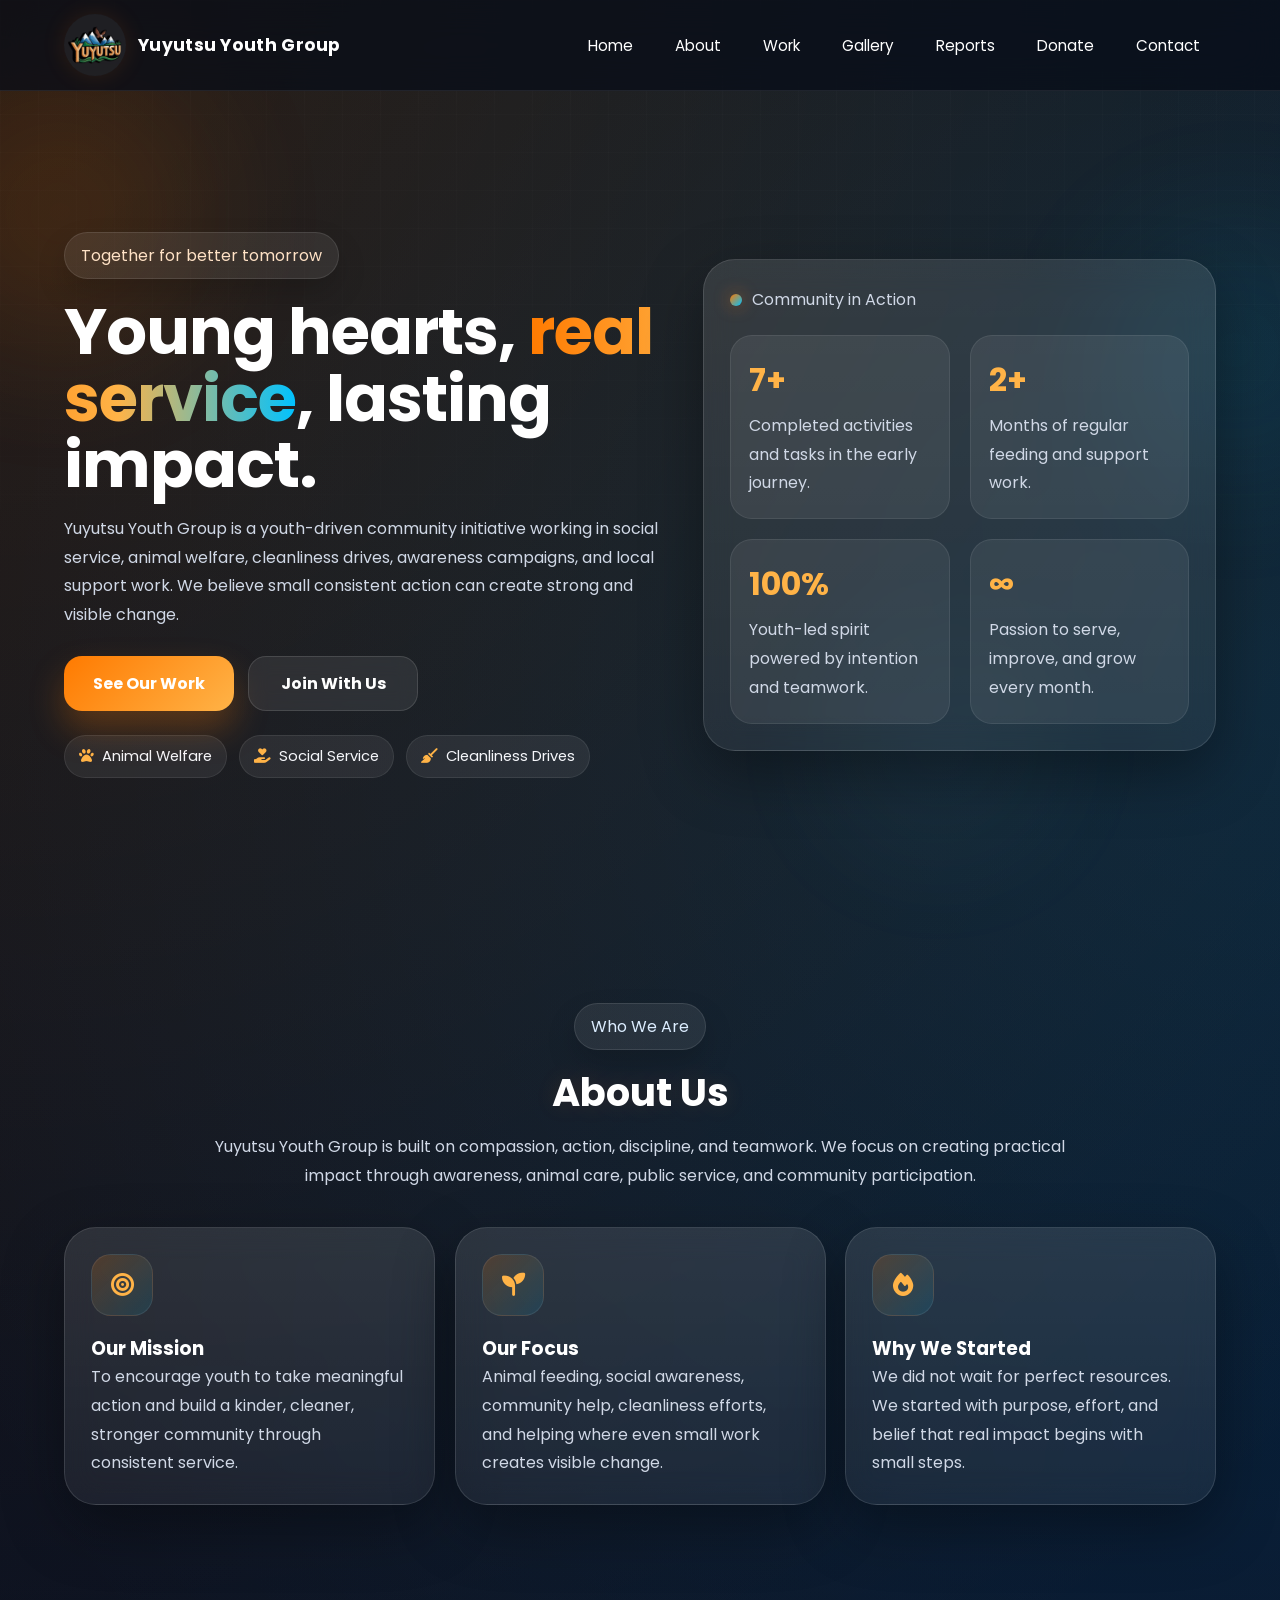
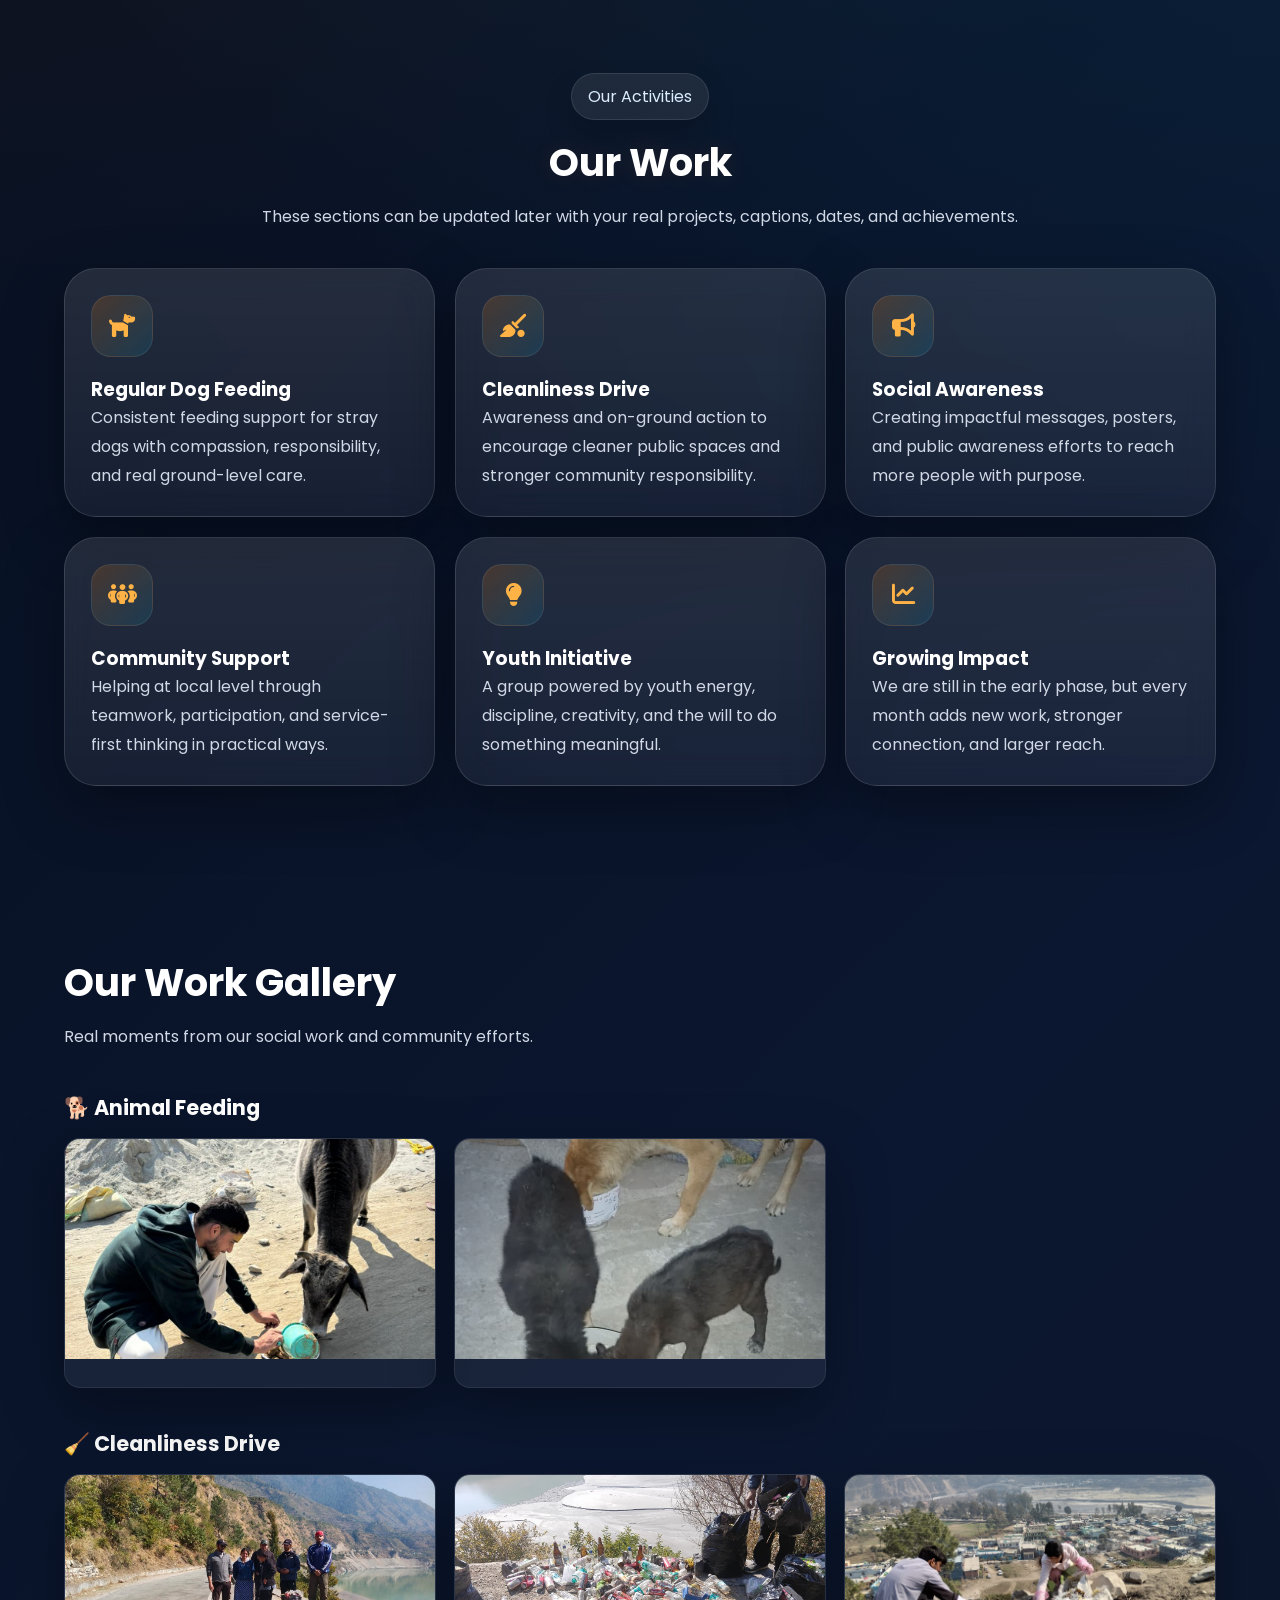
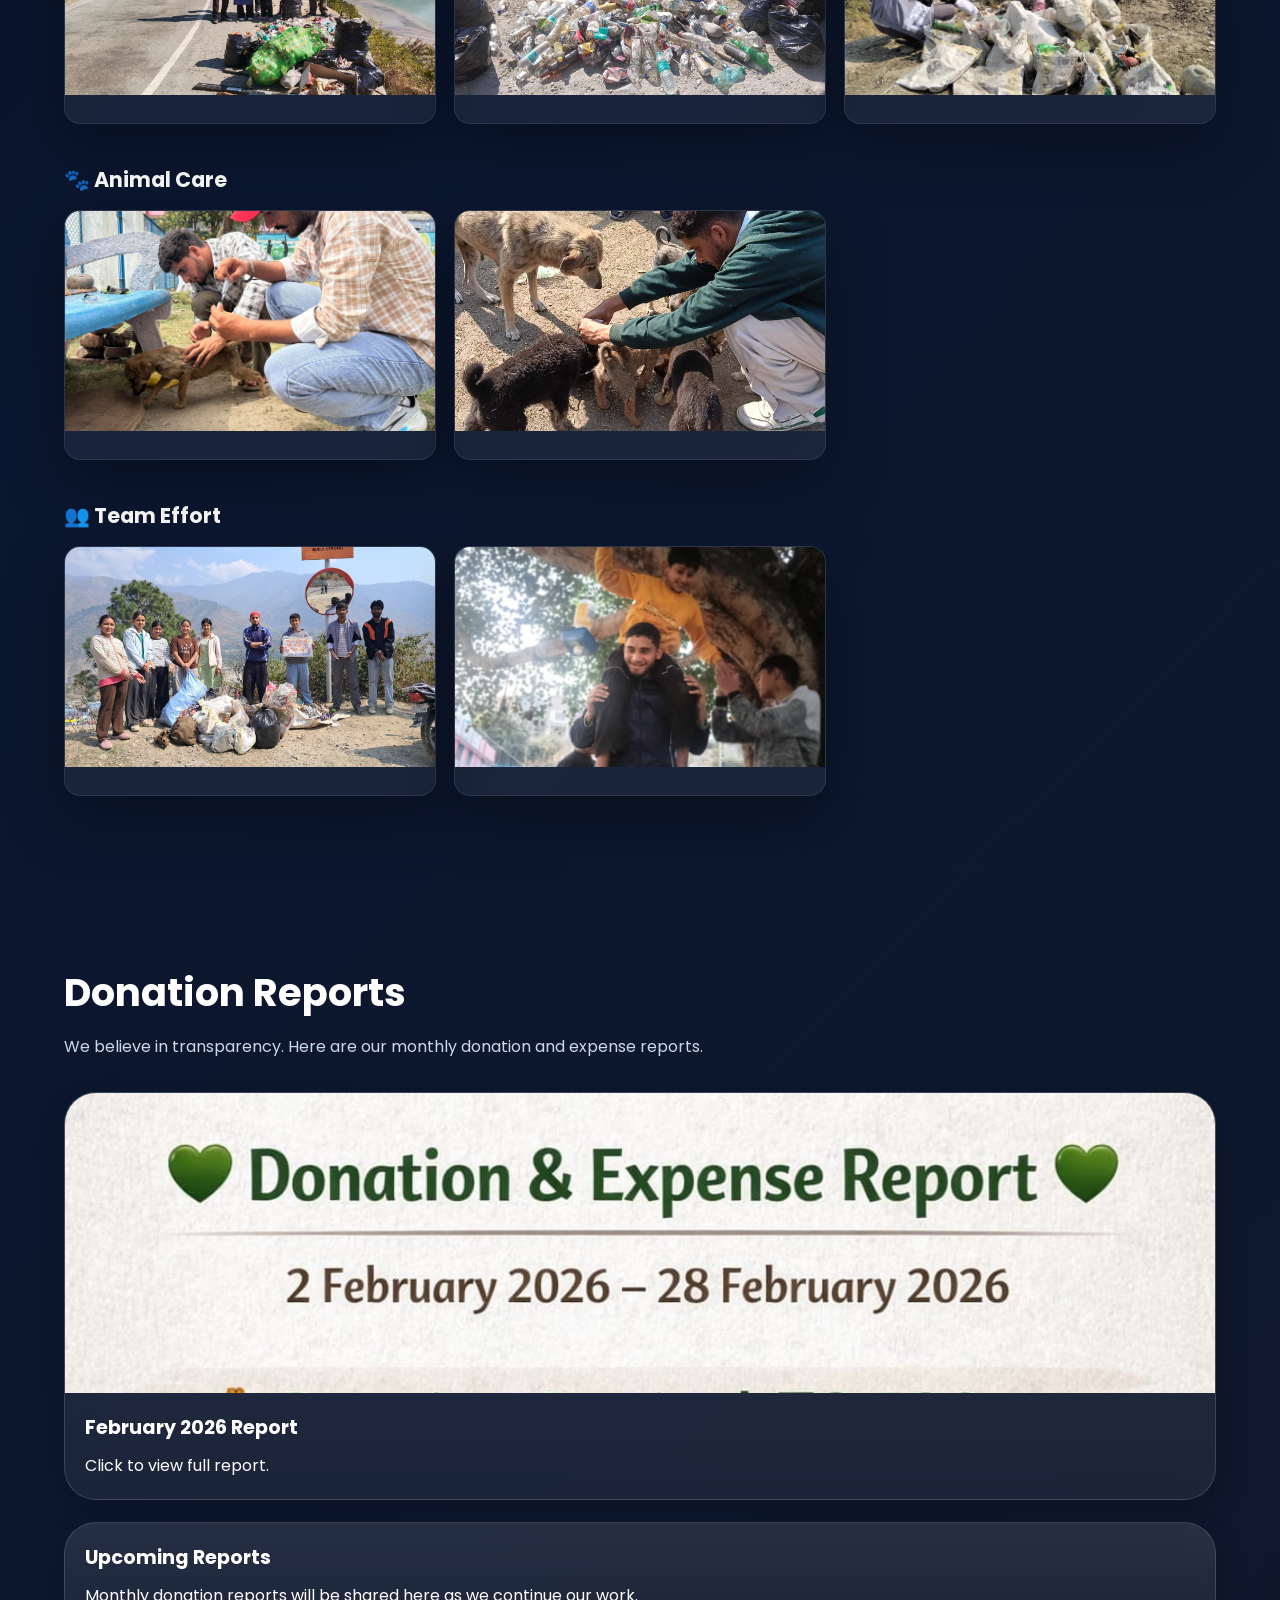
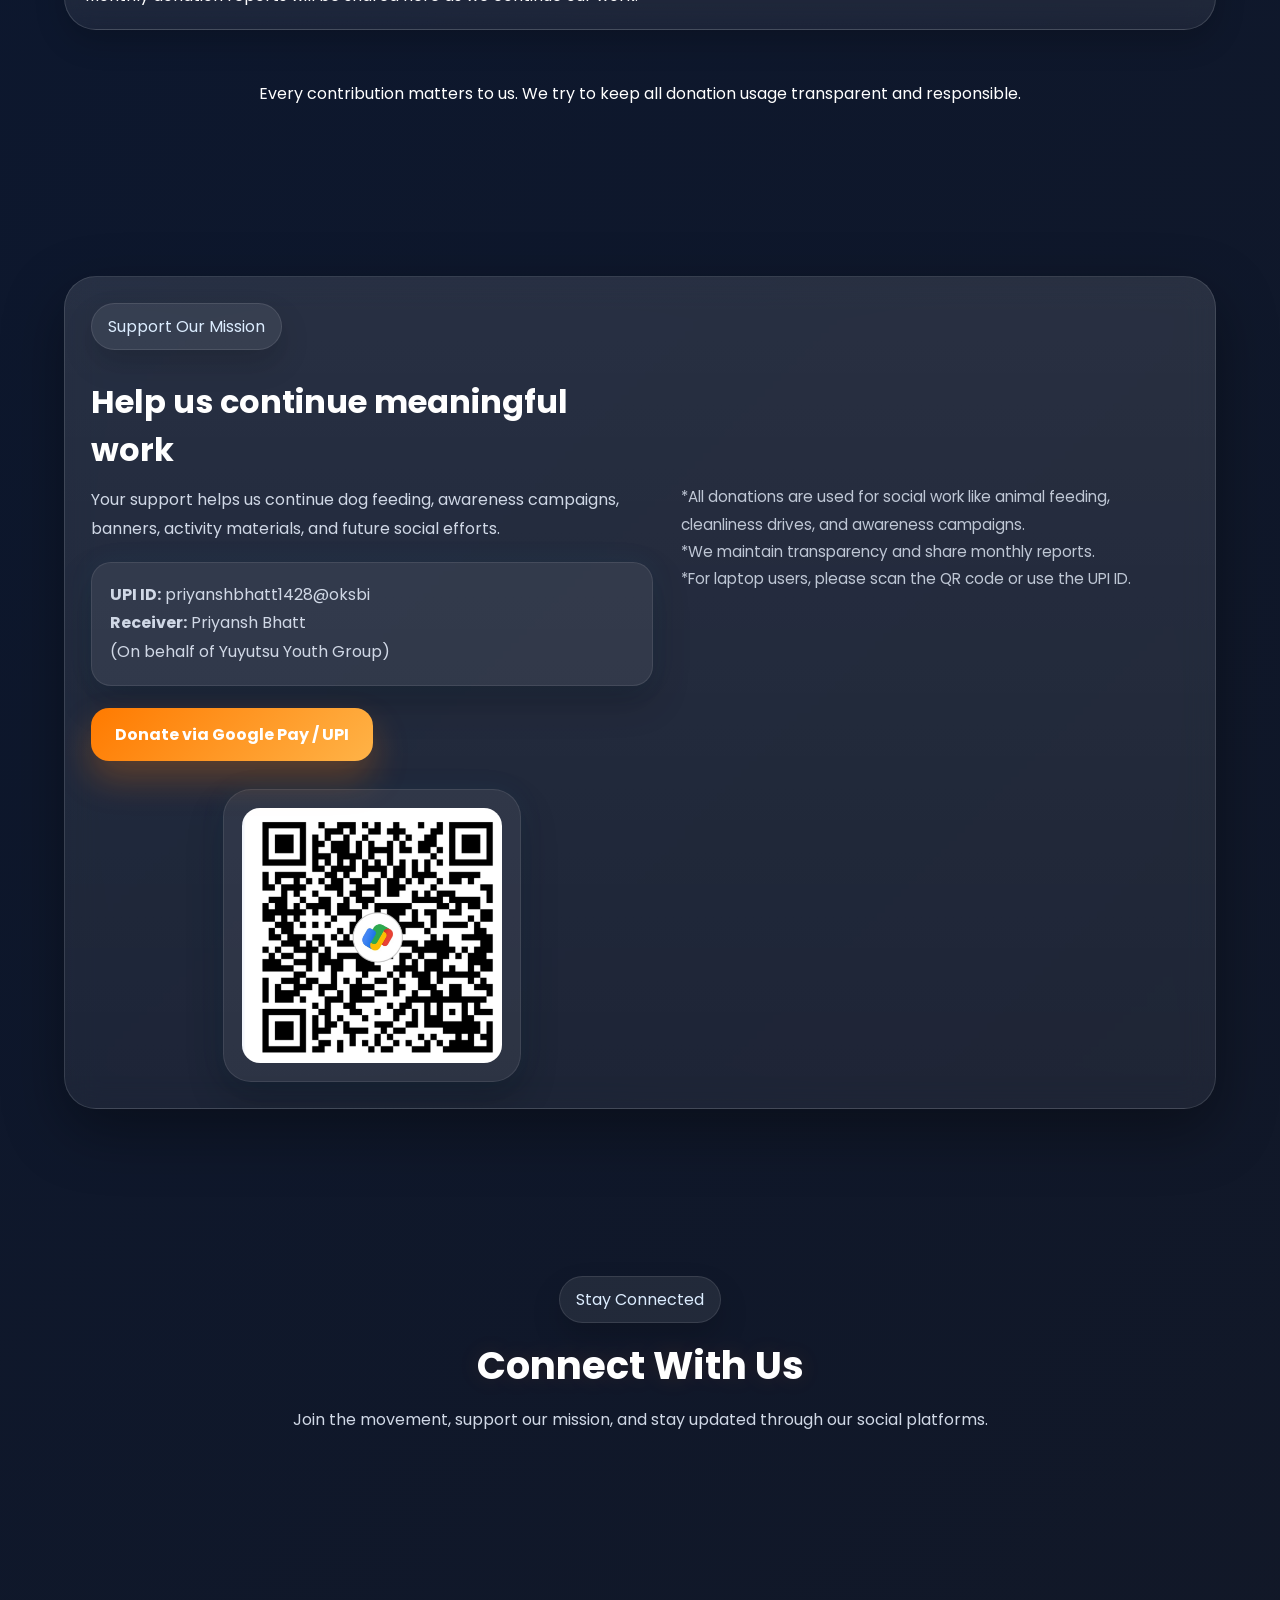
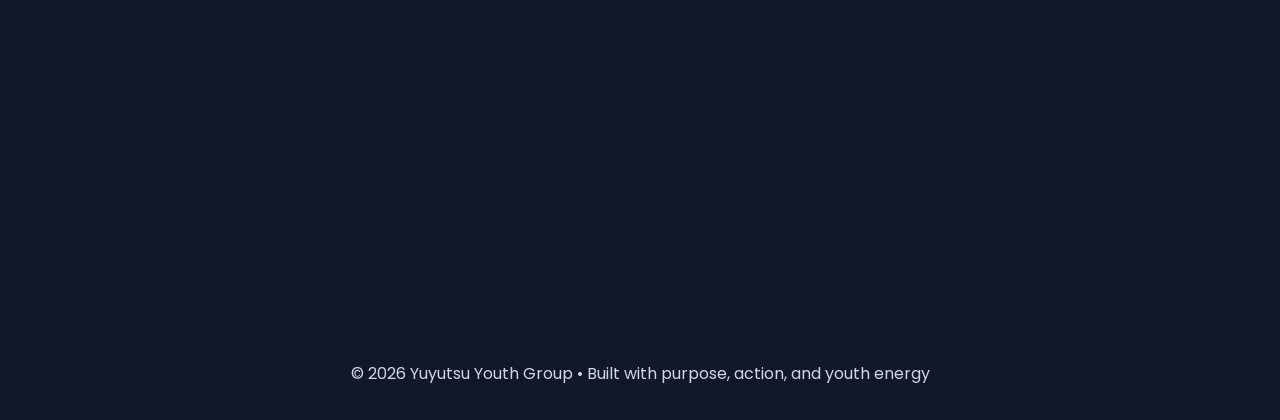
==== index.html @ 0d29dd82 "Fix image source for animal feeding gallery item" ====
<!DOCTYPE html>
<html lang="en">
<head>
  <meta charset="UTF-8">
  <meta name="viewport" content="width=device-width, initial-scale=1.0">
  <title>Yuyutsu Youth Group</title>
  <link rel="preconnect" href="https://fonts.googleapis.com">
  <link rel="preconnect" href="https://fonts.gstatic.com" crossorigin>
  <link href="https://fonts.googleapis.com/css2?family=Poppins:wght@400;500;600;700;800&display=swap" rel="stylesheet">
  <link rel="stylesheet" href="style.css">
  <link rel="stylesheet" href="https://cdnjs.cloudflare.com/ajax/libs/font-awesome/6.5.0/css/all.min.css">
</head>
<body>
  <div class="scroll-progress"></div>

  <div class="loader">
    <div class="loader-ring"></div>
    <img src="images/logo.png" alt="Yuyutsu Logo" class="loader-logo">
  </div>

  <div class="bg-grid"></div>
  <div class="floating-orb orb1"></div>
  <div class="floating-orb orb2"></div>
  <div class="floating-orb orb3"></div>

  <header class="site-header">
    <nav class="navbar">
      <a href="#home" class="logo">
        <img src="images/logo.png" alt="Yuyutsu Youth Group logo">
        <span class="logo-text">Yuyutsu Youth Group</span>
      </a>

      <ul class="nav-links">
        <li><a href="#home">Home</a></li>
        <li><a href="#about">About</a></li>
        <li><a href="#work">Work</a></li>
        <li><a href="#gallery">Gallery</a></li>
        <li><a href="#reports">Reports</a></li>
        <li><a href="#donate">Donate</a></li>
        <li><a href="#contact">Contact</a></li>
      </ul>

      <button class="menu-btn" aria-label="Open menu" aria-expanded="false" aria-controls="mobile-menu">
        <span></span>
        <span></span>
        <span></span>
      </button>
    </nav>

    <div class="mobile-menu" id="mobile-menu">
      <a href="#home">Home</a>
      <a href="#about">About</a>
      <a href="#work">Work</a>
      <a href="#gallery">Gallery</a>
      <a href="#reports">Reports</a>
      <a href="#donate">Donate</a>
      <a href="#contact">Contact</a>
    </div>
  </header>

  <main>
    <section id="home" class="hero">
      <div class="hero-text reveal-first">
        <div class="tag">Together for better tomorrow</div>
        <h1>Young hearts, <span class="highlight">real service</span>, lasting impact.</h1>
        <p>
          Yuyutsu Youth Group is a youth-driven community initiative working in social service,
          animal welfare, cleanliness drives, awareness campaigns, and local support work.
          We believe small consistent action can create strong and visible change.
        </p>

        <div class="hero-buttons">
          <a href="#work" class="btn btn-primary magnetic">See Our Work</a>
          <a href="#contact" class="btn btn-secondary magnetic">Join With Us</a>
        </div>

        <div class="mini-points">
          <div class="mini-point"><i class="fa-solid fa-paw"></i><span>Animal Welfare</span></div>
          <div class="mini-point"><i class="fa-solid fa-hand-holding-heart"></i><span>Social Service</span></div>
          <div class="mini-point"><i class="fa-solid fa-broom"></i><span>Cleanliness Drives</span></div>
        </div>
      </div>

      <div class="hero-visual reveal-first delay-1">
        <div class="hero-card glass-card tilt-card">
          <div class="hero-card-top">
            <span class="pulse-dot"></span>
            <p>Community in Action</p>
          </div>

          <div class="stats">
            <div class="stat-box">
              <h3>7+</h3>
              <p>Completed activities and tasks in the early journey.</p>
            </div>
            <div class="stat-box">
              <h3>2+</h3>
              <p>Months of regular feeding and support work.</p>
            </div>
            <div class="stat-box">
              <h3>100%</h3>
              <p>Youth-led spirit powered by intention and teamwork.</p>
            </div>
            <div class="stat-box">
              <h3>∞</h3>
              <p>Passion to serve, improve, and grow every month.</p>
            </div>
          </div>
        </div>
      </div>
    </section>

    <section id="about" class="section reveal">
      <div class="section-heading">
        <span class="section-badge">Who We Are</span>
        <h2 class="section-title glow-title">About Us</h2>
        <p class="section-subtitle">
          Yuyutsu Youth Group is built on compassion, action, discipline, and teamwork. We focus on creating practical impact through awareness, animal care, public service, and community participation.
        </p>
      </div>

      <div class="about-grid">
        <div class="card glass-card reveal tilt-card">
          <div class="icon-wrap"><i class="fa-solid fa-bullseye"></i></div>
          <h3>Our Mission</h3>
          <p>To encourage youth to take meaningful action and build a kinder, cleaner, stronger community through consistent service.</p>
        </div>
        <div class="card glass-card reveal tilt-card delay-1">
          <div class="icon-wrap"><i class="fa-solid fa-seedling"></i></div>
          <h3>Our Focus</h3>
          <p>Animal feeding, social awareness, community help, cleanliness efforts, and helping where even small work creates visible change.</p>
        </div>
        <div class="card glass-card reveal tilt-card delay-2">
          <div class="icon-wrap"><i class="fa-solid fa-fire"></i></div>
          <h3>Why We Started</h3>
          <p>We did not wait for perfect resources. We started with purpose, effort, and belief that real impact begins with small steps.</p>
        </div>
      </div>
    </section>

    <section id="work" class="section reveal">
      <div class="section-heading">
        <span class="section-badge">Our Activities</span>
        <h2 class="section-title glow-title">Our Work</h2>
        <p class="section-subtitle">These sections can be updated later with your real projects, captions, dates, and achievements.</p>
      </div>

      <div class="work-grid">
        <div class="card work-card glass-card reveal tilt-card">
          <div class="icon-wrap"><i class="fa-solid fa-dog"></i></div>
          <h3>Regular Dog Feeding</h3>
          <p>Consistent feeding support for stray dogs with compassion, responsibility, and real ground-level care.</p>
        </div>
        <div class="card work-card glass-card reveal tilt-card delay-1">
          <div class="icon-wrap"><i class="fa-solid fa-broom-ball"></i></div>
          <h3>Cleanliness Drive</h3>
          <p>Awareness and on-ground action to encourage cleaner public spaces and stronger community responsibility.</p>
        </div>
        <div class="card work-card glass-card reveal tilt-card delay-2">
          <div class="icon-wrap"><i class="fa-solid fa-bullhorn"></i></div>
          <h3>Social Awareness</h3>
          <p>Creating impactful messages, posters, and public awareness efforts to reach more people with purpose.</p>
        </div>
        <div class="card work-card glass-card reveal tilt-card">
          <div class="icon-wrap"><i class="fa-solid fa-people-group"></i></div>
          <h3>Community Support</h3>
          <p>Helping at local level through teamwork, participation, and service-first thinking in practical ways.</p>
        </div>
        <div class="card work-card glass-card reveal tilt-card delay-1">
          <div class="icon-wrap"><i class="fa-solid fa-lightbulb"></i></div>
          <h3>Youth Initiative</h3>
          <p>A group powered by youth energy, discipline, creativity, and the will to do something meaningful.</p>
        </div>
        <div class="card work-card glass-card reveal tilt-card delay-2">
          <div class="icon-wrap"><i class="fa-solid fa-chart-line"></i></div>
          <h3>Growing Impact</h3>
          <p>We are still in the early phase, but every month adds new work, stronger connection, and larger reach.</p>
        </div>
      </div>
    </section>

<!--onclick="openGalleryImage(this.src)"  is used to open image on clicking -->

   <section id="gallery" class="section reveal">
  <h2 class="section-title">Our Work Gallery</h2>
  <p class="section-subtitle">
    Real moments from our social work and community efforts.
  </p>

  <!-- Animal Feeding -->
  <h3 class="gallery-heading">🐕 Animal Feeding</h3>
  <div class="gallery-grid">
    <div class="gallery-item"><img src="images/animalfeeding.jpeg" onclick="openGalleryImage(this.src)" ></div>
    <div class="gallery-item"><img src="images/animalfeedin1.jpeg" onclick="openGalleryImage(this.src)"></div>
  </div>
     

  <!-- Clean Drive -->
  <h3 class="gallery-heading">🧹 Cleanliness Drive</h3>
  <div class="gallery-grid">
    <div class="gallery-item"><img src="images/drive.jpeg"onclick="openGalleryImage(this.src)"></div>
    <div class="gallery-item"><img src="images/drive1.jpeg"onclick="openGalleryImage(this.src)"></div>
    <div class="gallery-item"><img src="images/drive2.jpeg"onclick="openGalleryImage(this.src)"></div>
  </div>

  <!-- Animal Care -->
  <h3 class="gallery-heading">🐾 Animal Care</h3>
  <div class="gallery-grid">
    <div class="gallery-item"><img src="images/animalcare.jpeg"onclick="openGalleryImage(this.src)"></div>
     <div class="gallery-item"><img src="images/animalcare1.jpeg"onclick="openGalleryImage(this.src)"></div>
  </div>

  <!-- Team Effort -->
  <h3 class="gallery-heading">👥 Team Effort</h3>
  <div class="gallery-grid">
    <div class="gallery-item"><img src="images/teameffort.jpeg"></div>
    <div class="gallery-item"><img src="images/teameffort2.jpeg"></div>
  </div>
     

</section>
<div id="galleryModal" class="gallery-modal">
  <span class="gallery-close" onclick="closeGalleryModal()">&times;</span>
  <img class="gallery-modal-img" id="galleryModalImg">
</div>

    <section id="reports" class="section reveal">
  <h2 class="section-title">Donation Reports</h2>
  <p class="section-subtitle">
    We believe in transparency. Here are our monthly donation and expense reports.
  </p>

  <div class="reports-grid">
    <div class="report-card card reveal" onclick="openReportModal('images/fe_repo.jpeg')">
      <div class="report-image-wrap">
        <img src="images/fe_repo.jpeg" alt="February Donation Report" class="report-image">
      </div>
      <div class="report-content">
        <h3>February 2026 Report</h3>
        <p>Click to view full report.</p>
      </div>
  </div>
  

    <div class="report-card card">
      <div class="report-content">
        <h3>Upcoming Reports</h3>
        <p>
          Monthly donation reports will be shared here as we continue our work.
        </p>
      </div>
    </div>



  <p class="reports-note">
    Every contribution matters to us. We try to keep all donation usage transparent and responsible.
  </p>
</section>

<!-- Report Image Modal -->
<div id="reportModal" class="report-modal">
  <span class="report-close" onclick="closeReportModal()">&times;</span>
  <img class="report-modal-img" id="reportModalImg" alt="Full Report">
</div>

    <section id="donate" class="section reveal">
      <div class="card donation-card glass-card tilt-card">
        <div>
          <span class="section-badge">Support Our Mission</span>
          <h3 class="donation-title">Help us continue meaningful work</h3>
          <p>
            Your support helps us continue dog feeding, awareness campaigns, banners, activity materials, and future social efforts.
          </p>
          <div class="upi-box glow-box">
            <p><strong>UPI ID:</strong> priyanshbhatt1428@oksbi</p>
            <p><strong>Receiver:</strong> Priyansh Bhatt</p>
  <p><strong></strong>(On behalf of Yuyutsu Youth Group)</p>


           
          </div>
          <a id="donateBtn" class="btn btn-primary magnetic" href="upi://pay?pa=priyanshbhatt1428@oksbi&pn=Priyansh%20Bhatt&am=20&cu=INR">Donate via Google Pay / UPI</a>
        </div>
        <p class="donation-note">
  *All donations are used for social work like animal feeding, cleanliness drives, and awareness campaigns.<br>
  *We maintain transparency and share monthly reports.<br>
  *For laptop users, please scan the QR code or use the UPI ID.
</p>

        <div class="qr-wrap">
          <div class="qr-frame glow-box">
            <img src="images/qr.jpeg" alt="Donation QR Code" class="qr-image">
          </div>
        </div>
      </div>
    </section>

    <section id="contact" class="section reveal">
      <div class="section-heading">
        <span class="section-badge">Stay Connected</span>
        <h2 class="section-title glow-title">Connect With Us</h2>
        <p class="section-subtitle">Join the movement, support our mission, and stay updated through our social platforms.</p>
      </div>

      <div class="contact-grid">
        <div class="card contact-card glass-card reveal tilt-card">
          <h3>Connect With Us On</h3>
          <div class="social-icons app-style-icons">
            <a href="https://whatsapp.com/channel/0029VbCXh9UC1FuFNYXOGD03" aria-label="WhatsApp" class="magnetic"><i class="fa-brands fa-whatsapp" target="_blank" rel="noopener noreferrer"></i></a>
            <a href="https://youtube.com/@teamyuyutsu?si=zIBkfnfHv4KDEtEe" aria-label="YouTube" class="magnetic"><i class="fa-brands fa-youtube"target="_blank" rel="noopener noreferrer"></i></a>
            <a href="https://www.instagram.com/yuyutsu07?igsh=NWJndWhyOWI0emZ1" aria-label="Instagram" class="magnetic"><i class="fa-brands fa-instagram"target="_blank" rel="noopener noreferrer"></i></a>
            <a href="https://www.facebook.com/share/1C72uiWsm4/" aria-label="Facebook" class="magnetic"><i class="fa-brands fa-facebook-f"target="_blank" rel="noopener noreferrer"></i></a>
          </div>

          <div class="contact-numbers">
            <a href="tel:+917505464265" class="phone-item magnetic">
              <i class="fa-solid fa-phone-volume"></i>
              <span>+91 7505464265</span>
            </a>
            <a href="tel:+918533843099" class="phone-item magnetic">
              <i class="fa-solid fa-phone-volume"></i>
              <span>+91 8533843099</span>
            </a>
          </div>
        </div>

        <div class="card glass-card reveal tilt-card delay-1">
          <h3>Join Our Mission</h3>
          <p>Want to volunteer, support animal feeding, join awareness drives, or become part of future activities? Reach out and grow with Yuyutsu Youth Group.</p>
          <div class="join-points">
            <div><i class="fa-solid fa-check"></i><span>Volunteer in events</span></div>
            <div><i class="fa-solid fa-check"></i><span>Support campaigns</span></div>
            <div><i class="fa-solid fa-check"></i><span>Share our work</span></div>
          </div>
        </div>
      </div>
    </section>
  </main>

  <footer class="footer">
    <p>© 2026 Yuyutsu Youth Group • Built with purpose, action, and youth energy</p>
  </footer>

  <script src="script.js"></script>
</body>
</html>
---- style.css ----
:root {
  --bg-1: #050b16;
  --bg-2: #0b1730;
  --bg-3: #121827;
  --white: #ffffff;
  --text-soft: #d0d8e6;
  --border: rgba(255, 255, 255, 0.12);
  --border-strong: rgba(255, 255, 255, 0.18);
  --glass: rgba(255, 255, 255, 0.08);
  --glass-strong: rgba(255, 255, 255, 0.12);
  --orange: #ff7a00;
  --orange-soft: #ffb347;
  --blue: #00c2ff;
  --blue-soft: #76ddff;
  --shadow-dark: 0 22px 60px rgba(0, 0, 0, 0.35);
  --shadow-glow: 0 0 40px rgba(255, 122, 0, 0.14);
  --radius-xl: 32px;
  --radius-lg: 24px;
  --radius-md: 18px;
  --max-width: 1200px;
}

* {
  margin: 0;
  padding: 0;
  box-sizing: border-box;
}

html {
  scroll-behavior: smooth;
}

body {
  font-family: "Poppins", sans-serif;
  color: var(--white);
  background:
    radial-gradient(circle at top left, rgba(255, 122, 0, 0.15), transparent 28%),
    radial-gradient(circle at 100% 10%, rgba(0, 194, 255, 0.12), transparent 24%),
    linear-gradient(135deg, var(--bg-1), var(--bg-2) 45%, var(--bg-3));
  overflow-x: hidden;
  min-height: 100vh;
}

.bg-grid {
  position: fixed;
  inset: 0;
  background:
    linear-gradient(rgba(255,255,255,0.03) 1px, transparent 1px),
    linear-gradient(90deg, rgba(255,255,255,0.03) 1px, transparent 1px);
  background-size: 38px 38px;
  mask-image: linear-gradient(to bottom, rgba(0,0,0,0.5), transparent 90%);
  pointer-events: none;
  z-index: -5;
}

.scroll-progress {
  position: fixed;
  left: 0;
  top: 0;
  height: 4px;
  width: 0%;
  background: linear-gradient(90deg, var(--orange), var(--orange-soft), var(--blue));
  box-shadow: 0 0 18px rgba(255, 122, 0, 0.45);
  z-index: 5000;
}

.loader {
  position: fixed;
  inset: 0;
  display: flex;
  align-items: center;
  justify-content: center;
  background:
    radial-gradient(circle, rgba(255, 122, 0, 0.14), transparent 26%),
    linear-gradient(135deg, #040913, #091426 48%, #08111f);
  z-index: 6000;
  transition: opacity 0.8s ease, visibility 0.8s ease;
}

.loader.hidden {
  opacity: 0;
  visibility: hidden;
  pointer-events: none;
}

.loader-ring {
  position: absolute;
  width: min(360px, 72vw);
  height: min(360px, 72vw);
  border-radius: 50%;
  border: 1px solid rgba(255,255,255,0.08);
  box-shadow: 0 0 50px rgba(255, 122, 0, 0.08), inset 0 0 40px rgba(0, 194, 255, 0.08);
  animation: spin 8s linear infinite;
}

.loader-logo {
  width: min(220px, 48vw);
  filter: drop-shadow(0 0 30px rgba(255, 140, 0, 0.35));
  animation: loaderPulse 1.9s ease-in-out infinite alternate;
}

.floating-orb {
  position: fixed;
  border-radius: 50%;
  filter: blur(75px);
  opacity: 0.3;
  z-index: -4;
  animation: drift 14s ease-in-out infinite alternate;
}

.orb1 {
  width: 280px;
  height: 280px;
  top: 8%;
  left: -80px;
  background: rgba(255, 122, 0, 0.42);
}

.orb2 {
  width: 250px;
  height: 250px;
  right: -80px;
  top: 25%;
  background: rgba(0, 194, 255, 0.3);
  animation-delay: 2s;
}

.orb3 {
  width: 220px;
  height: 220px;
  right: 18%;
  bottom: 5%;
  background: rgba(118, 221, 255, 0.18);
  animation-delay: 4s;
}

.site-header {
  position: sticky;
  top: 0;
  z-index: 1200;
  background: rgba(6, 12, 24, 0.62);
  backdrop-filter: blur(18px);
  border-bottom: 1px solid rgba(255,255,255,0.08);
}

.navbar {
  max-width: var(--max-width);
  margin: 0 auto;
  padding: 14px 24px;
  display: flex;
  align-items: center;
  justify-content: space-between;
  gap: 18px;
}

.logo {
  display: flex;
  align-items: center;
  gap: 12px;
  text-decoration: none;
  color: var(--white);
}

.logo img {
  width: 62px;
  height: 62px;
  object-fit: contain;
  border-radius: 50%;
  padding: 4px;
  background: rgba(255,255,255,0.06);
  box-shadow: 0 0 25px rgba(255, 122, 0, 0.12);
  transition: transform 0.35s ease, box-shadow 0.35s ease;
}

.logo:hover img {
  transform: scale(1.08) rotate(3deg);
  box-shadow: 0 0 28px rgba(255, 122, 0, 0.2);
}

.logo-text {
  font-size: 1.08rem;
  font-weight: 700;
  letter-spacing: 0.3px;
}

.nav-links {
  list-style: none;
  display: flex;
  align-items: center;
  gap: 10px;
}

.nav-links a {
  color: var(--white);
  text-decoration: none;
  font-size: 0.95rem;
  padding: 10px 16px;
  border-radius: 999px;
  transition: 0.3s ease;
}

.nav-links a:hover {
  background: rgba(255,255,255,0.08);
  transform: translateY(-2px);
  color: #fff;
}

.menu-btn {
  display: none;
  width: 48px;
  height: 48px;
  border-radius: 16px;
  border: 1px solid rgba(255,255,255,0.12);
  background: rgba(255,255,255,0.07);
  cursor: pointer;
  align-items: center;
  justify-content: center;
  flex-direction: column;
  gap: 5px;
  transition: 0.3s ease;
}

.menu-btn:hover {
  background: rgba(255,255,255,0.12);
}

.menu-btn span {
  width: 22px;
  height: 2.5px;
  border-radius: 999px;
  background: white;
  transition: 0.3s ease;
}

.menu-btn.active span:nth-child(1) {
  transform: translateY(7px) rotate(45deg);
}

.menu-btn.active span:nth-child(2) {
  opacity: 0;
}

.menu-btn.active span:nth-child(3) {
  transform: translateY(-8px) rotate(-45deg);
}

.mobile-menu {
  display: none;
  max-width: var(--max-width);
  margin: 0 auto;
  padding: 0 18px 18px;
}

.mobile-menu.active {
  display: block;
  animation: popDown 0.35s ease;
}

.mobile-menu a {
  display: block;
  text-decoration: none;
  color: white;
  margin-top: 10px;
  padding: 14px 16px;
  border-radius: 16px;
  background: rgba(255,255,255,0.08);
  border: 1px solid rgba(255,255,255,0.08);
  transition: 0.3s ease;
}

.mobile-menu a:hover {
  transform: translateX(4px);
  background: rgba(255,255,255,0.12);
}

.hero,
.section {
  max-width: var(--max-width);
  margin: 0 auto;
  padding: 84px 24px;
}

.hero {
  min-height: 92vh;
  display: grid;
  grid-template-columns: 1.08fr 0.92fr;
  gap: 36px;
  align-items: center;
}

.tag,
.section-badge {
  display: inline-flex;
  align-items: center;
  gap: 8px;
  padding: 10px 16px;
  border-radius: 999px;
  background: rgba(255,255,255,0.08);
  border: 1px solid rgba(255,255,255,0.1);
  box-shadow: 0 14px 30px rgba(0,0,0,0.16);
}

.tag {
  color: #ffe2c6;
  margin-bottom: 20px;
}

.section-badge {
  color: #dcedff;
  margin-bottom: 14px;
}

.hero h1 {
  font-size: clamp(2.7rem, 5vw, 5rem);
  line-height: 1.04;
  letter-spacing: -1px;
  margin-bottom: 16px;
}

.highlight {
  background: linear-gradient(90deg, var(--orange), var(--orange-soft), var(--blue));
  -webkit-background-clip: text;
  -webkit-text-fill-color: transparent;
}

.hero p,
.section-subtitle,
.card p,
.phone-item span,
.join-points span {
  color: var(--text-soft);
  line-height: 1.8;
}

.hero-buttons {
  display: flex;
  gap: 14px;
  flex-wrap: wrap;
  margin-top: 26px;
}

.btn {
  position: relative;
  overflow: hidden;
  text-decoration: none;
  color: #fff;
  padding: 14px 24px;
  border-radius: 18px;
  min-width: 170px;
  display: inline-flex;
  align-items: center;
  justify-content: center;
  font-weight: 700;
  transition: transform 0.35s ease, box-shadow 0.35s ease, background 0.35s ease;
}


.btn-primary {
  background: linear-gradient(135deg, var(--orange), var(--orange-soft));
  box-shadow: 0 18px 35px rgba(255, 122, 0, 0.28);
}

.btn-primary:hover {
  transform: translateY(-4px);
  box-shadow: 0 22px 45px rgba(255, 122, 0, 0.34);
}

.btn-secondary {
  background: rgba(255,255,255,0.08);
  border: 1px solid rgba(255,255,255,0.12);
  backdrop-filter: blur(10px);
}

.btn-secondary:hover {
  transform: translateY(-4px);
  background: rgba(255,255,255,0.12);
}

.mini-points {
  display: flex;
  flex-wrap: wrap;
  gap: 12px;
  margin-top: 24px;
}

.mini-point {
  display: inline-flex;
  align-items: center;
  gap: 8px;
  padding: 10px 14px;
  border-radius: 999px;
  background: rgba(255,255,255,0.07);
  border: 1px solid rgba(255,255,255,0.08);
  color: #f6f7fb;
  font-size: 0.92rem;
}

.mini-point i,
.icon-wrap i,
.join-points i {
  color: var(--orange-soft);
}

.hero-visual {
  perspective: 1000px;
}

.glass-card,
.card {
  position: relative;
  overflow: hidden;
  background: linear-gradient(180deg, rgba(255,255,255,0.11), rgba(255,255,255,0.06));
  border: 1px solid var(--border);
  backdrop-filter: blur(16px);
  box-shadow: var(--shadow-dark);
  border-radius: var(--radius-xl);
}

.glass-card::before,
.card::before {
  content: "";
  position: absolute;
  inset: 0;
  background: linear-gradient(135deg, rgba(255,255,255,0.12), transparent 32%, transparent 68%, rgba(255,255,255,0.05));
  opacity: 0;
  transition: opacity 0.4s ease;
  pointer-events: none;
}

.glass-card:hover::before,
.card:hover::before {
  opacity: 1;
}

.card,
.hero-card {
  padding: 26px;
  transition: transform 0.4s ease, box-shadow 0.4s ease, border-color 0.4s ease;
}

.card:hover,
.hero-card:hover {
  border-color: var(--border-strong);
  box-shadow: var(--shadow-dark), var(--shadow-glow);
}

.hero-card-top {
  display: flex;
  align-items: center;
  gap: 10px;
  margin-bottom: 20px;
  color: #dbeeff;
}

.pulse-dot {
  width: 12px;
  height: 12px;
  border-radius: 50%;
  background: linear-gradient(135deg, var(--orange), var(--blue));
  box-shadow: 0 0 18px rgba(255, 122, 0, 0.48);
  animation: pulse 1.8s ease-in-out infinite;
}

.stats,
.about-grid,
.work-grid,
.gallery-grid,
.contact-grid {
  display: grid;
  gap: 20px;
}

.stats {
  grid-template-columns: repeat(2, 1fr);
}

.about-grid,
.work-grid {
  grid-template-columns: repeat(3, 1fr);
}

.contact-grid {
  grid-template-columns: repeat(2, 1fr);
}

.stat-box {
  padding: 20px 18px;
  border-radius: 22px;
  background: rgba(255,255,255,0.07);
  border: 1px solid rgba(255,255,255,0.08);
  transition: transform 0.35s ease, background 0.35s ease;
}

.stat-box:hover {
  transform: translateY(-6px) scale(1.02);
  background: rgba(255,255,255,0.1);
}

.stat-box h3 {
  font-size: 2rem;
  color: var(--orange-soft);
  margin-bottom: 8px;
}

.section-heading {
  text-align: center;
  max-width: 850px;
  margin: 0 auto 36px;
}

.section-title {
  font-size: clamp(2rem, 3vw, 3.2rem);
  margin-bottom: 12px;
}

.glow-title {
  text-shadow: 0 0 22px rgba(255, 122, 0, 0.12);
}

.icon-wrap {
  width: 62px;
  height: 62px;
  border-radius: 20px;
  display: flex;
  align-items: center;
  justify-content: center;
  background: linear-gradient(135deg, rgba(255, 122, 0, 0.18), rgba(0, 194, 255, 0.12));
  border: 1px solid rgba(255,255,255,0.08);
  margin-bottom: 18px;
  font-size: 1.45rem;
}

.work-card:hover {
  transform: translateY(-10px) rotate(-1deg);
}

.gallery-grid {
  grid-template-columns: repeat(4, 1fr);
}

.gallery-item {
  position: relative;
  overflow: hidden;
  min-height: 250px;
  border-radius: 24px;
  background: rgba(255,255,255,0.06);
  border: 1px solid rgba(255,255,255,0.08);
  box-shadow: var(--shadow-dark);
  transition: transform 0.4s ease, box-shadow 0.4s ease;
}

.gallery-item img {
  width: 100%;
  height: 250px;
  object-fit: cover;
  display: block;
  transition: transform 0.55s ease, filter 0.4s ease;
}

.gallery-overlay {
  position: absolute;
  left: 14px;
  right: 14px;
  bottom: 14px;
  padding: 12px 14px;
  border-radius: 16px;
  background: rgba(8, 12, 24, 0.62);
  backdrop-filter: blur(10px);
  border: 1px solid rgba(255,255,255,0.08);
  transform: translateY(14px);
  opacity: 0;
  transition: 0.35s ease;
}

.gallery-overlay span {
  font-weight: 600;
}

.gallery-item:hover {
  transform: translateY(-8px);
  box-shadow: var(--shadow-dark), var(--shadow-glow);
}

.gallery-item:hover img {
  transform: scale(1.1);
  filter: brightness(1.08);
}

.gallery-item:hover .gallery-overlay {
  transform: translateY(0);
  opacity: 1;
}

.donation-card {
  display: grid;
  grid-template-columns: 1.05fr 0.95fr;
  gap: 28px;
  align-items: center;
}

.donation-title {
  font-size: 2rem;
  margin: 14px 0 12px;
}

.upi-box,
.glow-box {
  background: rgba(255,255,255,0.07);
  border: 1px solid rgba(255,255,255,0.09);
  box-shadow: 0 16px 36px rgba(0,0,0,0.22), 0 0 28px rgba(0, 194, 255, 0.06);
}

.upi-box {
  padding: 18px;
  border-radius: 20px;
  margin: 18px 0 22px;
}

.qr-wrap {
  display: flex;
  align-items: center;
  justify-content: center;
}

.qr-frame {
  padding: 18px;
  border-radius: 28px;
}

.qr-image {
  width: 100%;
  max-width: 260px;
  display: block;
  border-radius: 18px;
  transition: transform 0.35s ease;
}

.qr-frame:hover .qr-image {
  transform: scale(1.04);
}

.social-icons {
  display: flex;
  flex-wrap: wrap;
  gap: 14px;
  margin: 22px 0;
}

.app-style-icons a {
  width: 60px;
  height: 60px;
  display: flex;
  align-items: center;
  justify-content: center;
  border-radius: 20px;
  color: #fff;
  text-decoration: none;
  font-size: 1.4rem;
  background: rgba(255,255,255,0.08);
  border: 1px solid rgba(255,255,255,0.12);
  box-shadow: 0 12px 28px rgba(0,0,0,0.18);
  transition: 0.35s ease;
}

.app-style-icons a:hover {
  transform: translateY(-8px) scale(1.08);
  background: linear-gradient(135deg, rgba(255,122,0,0.2), rgba(0,194,255,0.2));
}

.contact-numbers {
  display: flex;
  flex-direction: column;
  gap: 12px;
}

.phone-item {
  display: flex;
  align-items: center;
  gap: 12px;
  padding: 14px 16px;
  border-radius: 18px;
  background: rgba(255,255,255,0.08);
  border: 1px solid rgba(255,255,255,0.1);
  text-decoration: none;
  color: #fff;
  transition: 0.35s ease;
}

.phone-item:hover {
  transform: translateX(6px);
  background: rgba(255,255,255,0.12);
}

.join-points {
  display: flex;
  flex-direction: column;
  gap: 12px;
  margin-top: 20px;
}

.join-points div {
  display: flex;
  align-items: center;
  gap: 10px;
  padding: 12px 14px;
  border-radius: 16px;
  background: rgba(255,255,255,0.06);
  border: 1px solid rgba(255,255,255,0.08);
}

.footer {
  padding: 28px 16px 34px;
  text-align: center;
  color: var(--text-soft);
}

.reveal,
.reveal-first {
  opacity: 0;
  transform: translateY(44px) scale(0.97);
  transition: opacity 0.9s ease, transform 0.9s ease;
}

.reveal.active,
.reveal-first.active {
  opacity: 1;
  transform: translateY(0) scale(1);
}

.delay-1 {
  transition-delay: 0.15s;
}

.delay-2 {
  transition-delay: 0.28s;
}

.tilt-card {
  transform-style: preserve-3d;
  will-change: transform;
}

@keyframes loaderPulse {
  from {
    transform: scale(0.94);
    opacity: 0.86;
  }
  to {
    transform: scale(1.05);
    opacity: 1;
  }
}

@keyframes spin {
  from { transform: rotate(0deg); }
  to { transform: rotate(360deg); }
}

@keyframes drift {
  from { transform: translateY(0) translateX(0) scale(1); }
  to { transform: translateY(-22px) translateX(16px) scale(1.08); }
}

@keyframes pulse {
  0%, 100% { transform: scale(1); box-shadow: 0 0 0 0 rgba(255, 122, 0, 0.4); }
  50% { transform: scale(1.18); box-shadow: 0 0 0 8px rgba(255, 122, 0, 0); }
}

@keyframes popDown {
  from {
    opacity: 0;
    transform: translateY(-10px) scale(0.98);
  }
  to {
    opacity: 1;
    transform: translateY(0) scale(1);
  }
}

@media (max-width: 1024px) {
  .hero,
  .about-grid,
  .work-grid,
  .contact-grid,
  .donation-card {
    grid-template-columns: 1fr;
  }

  .gallery-grid {
    grid-template-columns: repeat(2, 1fr);
  }

  .nav-links {
    display: none;
  }

  .menu-btn {
    display: flex;
    margin-left: auto;
  }

  .hero {
    min-height: auto;
    padding-top: 64px;
  }
}

@media (max-width: 768px) {
  .reveal,
  .reveal-first {
    transform: translateY(28px) scale(0.985);
    transition: opacity 0.65s ease, transform 0.65s ease;
  }

  .card:hover,
  .hero-card:hover,
  .gallery-item:hover,
  .work-card:hover,
  .phone-item:hover,
  .app-style-icons a:hover {
    transform: none;
  }

  .tilt-card {
    transform: none !important;
  }
}

@media (max-width: 640px) {
  .navbar {
    padding: 12px 16px;
  }

  .logo img {
    width: 50px;
    height: 50px;
  }

  .logo-text {
    font-size: 0.92rem;
  }

  .hero,
  .section {
    padding: 60px 16px;
  }

  .hero h1 {
    font-size: 2.3rem;
  }

  .hero-buttons {
    flex-direction: column;
  }

  .btn {
    width: 100%;
  }

  .stats,
  .gallery-grid {
    grid-template-columns: 1fr;
  }

  .gallery-item img {
    height: 220px;
  }

  .section-heading {
    text-align: left;
  }
}
.donation-note {
  margin-top: 12px;
  font-size: 0.95rem;
  color: #cfd6e4;
  line-height: 1.6;
  opacity: 0.9;
}

.reports-grid {
  display: grid;
  grid-template-columns: 1fr;
  gap: 0;
  margin-top: 30px;
}

.report-card {
  padding: 0;
  overflow: hidden;
  cursor: pointer;
  margin-bottom: 20px;
  border: 1px solid rgba(255,255,255,0.14);
  box-shadow: 0 12px 30px rgba(0,0,0,0.18);
}

.report-card:last-child {
  margin-bottom: 0;
}

.report-image-wrap {
  width: 100%;
  overflow: hidden;
}

.report-image {
  width: 100%;
  height: 300px;
  object-fit: cover;
  display: block;
  transition: transform 0.5s ease;
}

.report-card:hover .report-image {
  transform: scale(1.06);
}

.report-content {
  padding: 20px;
}

.report-content h3 {
  margin-bottom: 10px;
  font-size: 1.2rem;
}

.report-content p {
  color: var(--muted);
  line-height: 1.7;
}

.reports-note {
  margin-top: 28px;
  text-align: center;
  color: var(--muted);
  font-size: 1rem;
  line-height: 1.7;
}

@media (max-width: 1024px) {
  .reports-grid {
    grid-template-columns: repeat(2, 1fr);
  }
}

@media (max-width: 640px) {
  .reports-grid {
    grid-template-columns: 1fr;
  }

  .report-image {
    height: 240px;
  }
}
.gallery-heading {
  margin: 40px 0 15px;
  font-size: 1.3rem;
  color: white;
}

.gallery-grid {
  display: grid;
  grid-template-columns: repeat(3, 1fr);
  gap: 18px;
}

.gallery-item {
  border-radius: 16px;
  overflow: hidden;
}

.gallery-item img {
  width: 100%;
  height: 220px;
  object-fit: cover;
  transition: 0.4s;
}

.gallery-item:hover img {
  transform: scale(1.08);
}

@media (max-width: 768px) {
  .gallery-grid {
    grid-template-columns: repeat(2, 1fr);
  }
}

@media (max-width: 480px) {
  .gallery-grid {
    grid-template-columns: 1fr;
  }
}



.report-card {
  padding: 0;
  overflow: hidden;
  cursor: pointer;
}

.report-image-wrap {
  width: 100%;
  overflow: hidden;
  background: rgba(255,255,255,0.04);
}

.report-image {
  width: 100%;
  height: 300px;
  object-fit: cover;
  display: block;
  transition: transform 0.4s ease;
}

.report-card:hover .report-image {
  transform: scale(1.03);
}

.report-content {
  padding: 20px;
}

.report-content h3 {
  margin-bottom: 10px;
  font-size: 1.2rem;
}

.report-content p {
  color: var(--muted);
  line-height: 1.7;
}

.reports-note {
  margin-top: 28px;
  text-align: center;
  color: var(--muted);
  font-size: 1rem;
  line-height: 1.7;
}

/* Modal */
.report-modal {
  display: none;
  position: fixed;
  z-index: 5000;
  inset: 0;
  background: rgba(250, 243, 243, 0.9);
  justify-content: center;
}

.report-modal.show {
  display: flex;
}

.report-modal-img {
  max-width: 95%;
  max-height: 90vh;
  width: auto;
  height: auto;
  object-fit: contain;
  border-radius: 12px;
  background: rgb(250, 249, 249);
}

.report-close {
  position: absolute;
  top: 18px;
  right: 24px;
  font-size: 42px;
  color: rgb(248, 243, 243);
  cursor: pointer;
  line-height: 1;
}

@media (max-width: 1024px) {
  .reports-grid {
    grid-template-columns: repeat(2, 1fr);
  }
}

@media (max-width: 640px) {
  .reports-grid {
    grid-template-columns: 1fr;
  }

  .report-image {
    height: 260px;
  }

  .report-close {
    top: 12px;
    right: 18px;
    font-size: 36px;
  }
}
#reports .reports-grid {
  display: flex !important;
  flex-direction: column !important;
  gap: 22px !important;
}

#reports .reports-grid .report-card {
  margin: 0 !important;
  width: 100% !important;
}/* Gallery Modal */
.gallery-modal {
  display: none;
  position: fixed;
  z-index: 5000;
  inset: 0;
  background: rgba(0, 0, 0, 0.9);
  justify-content: center;
  align-items: center;
  padding: 20px;
}

.gallery-modal.show {
  display: flex;
}

.gallery-modal-img {
  max-width: 95%;
  max-height: 90vh;
  object-fit: contain;
  border-radius: 12px;
}

.gallery-close {
  position: absolute;
  top: 20px;
  right: 25px;
  font-size: 40px;
  color: white;
  cursor: pointer;
}
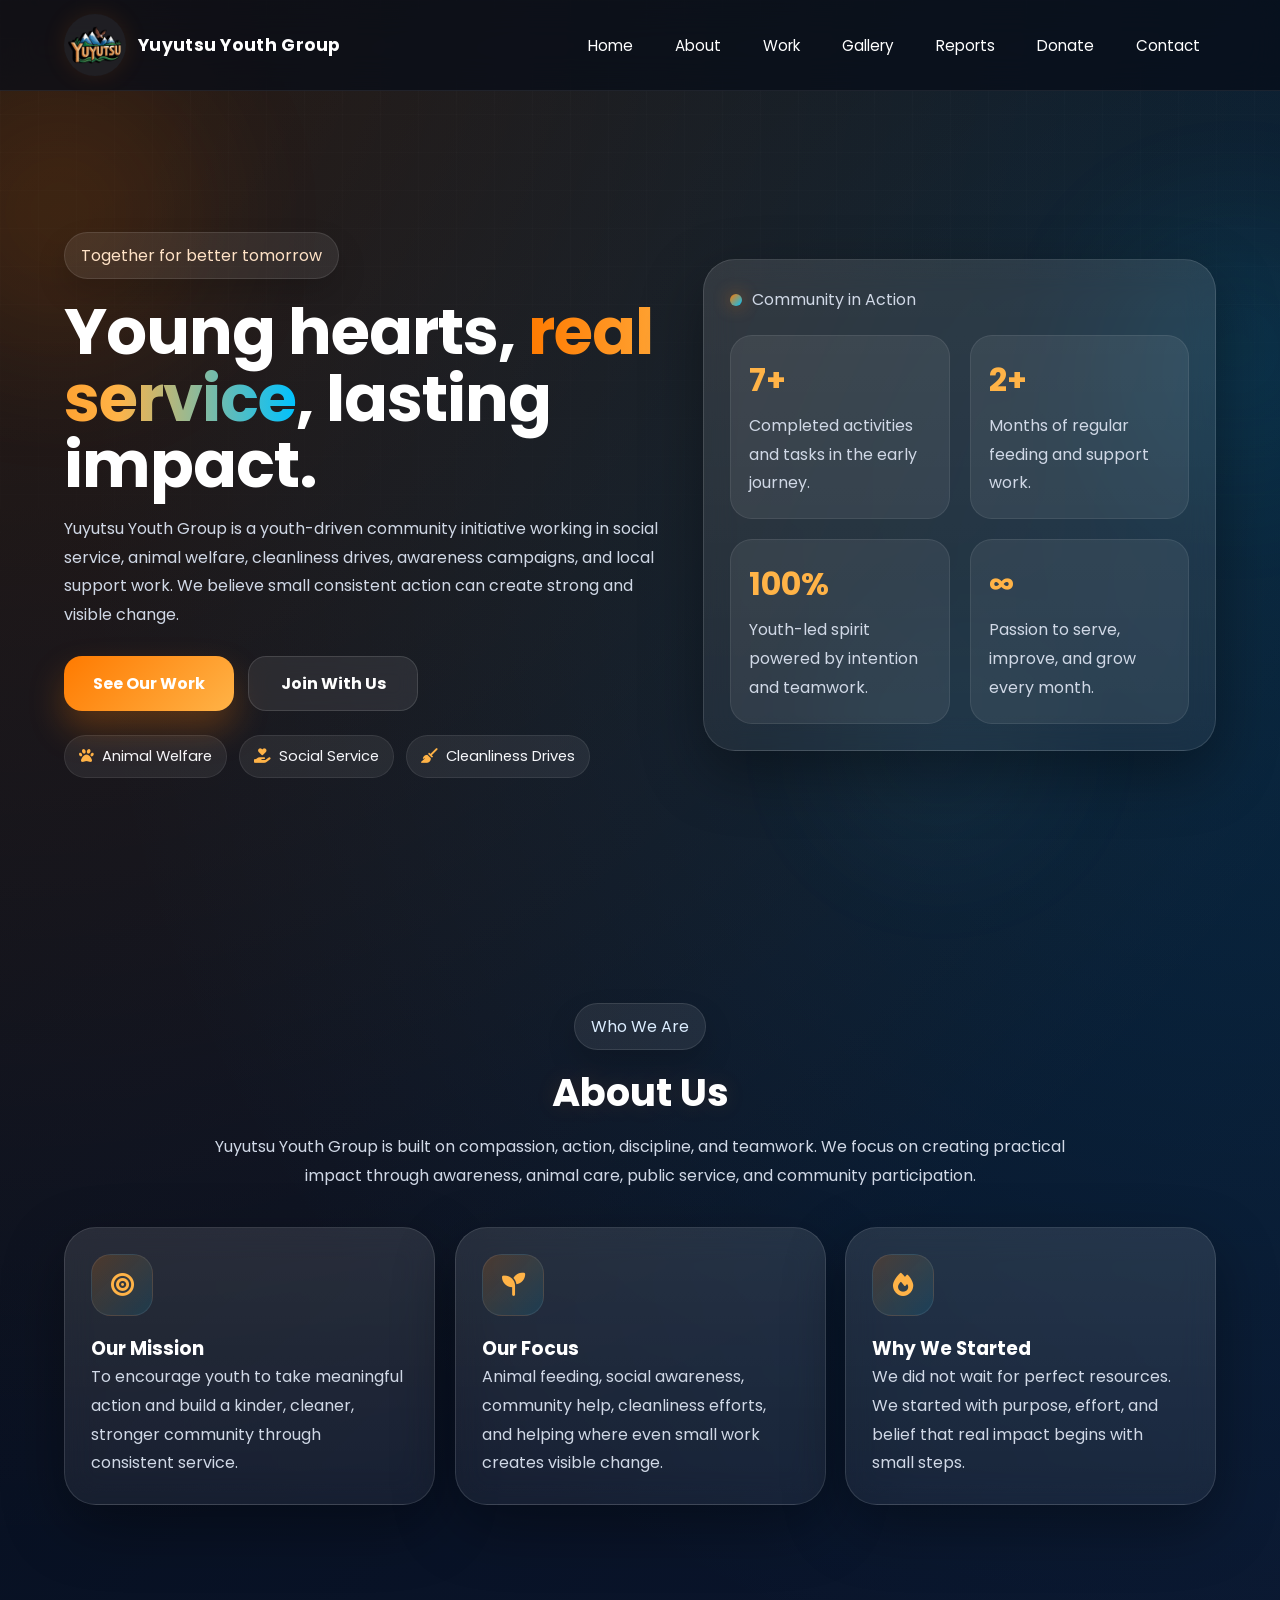
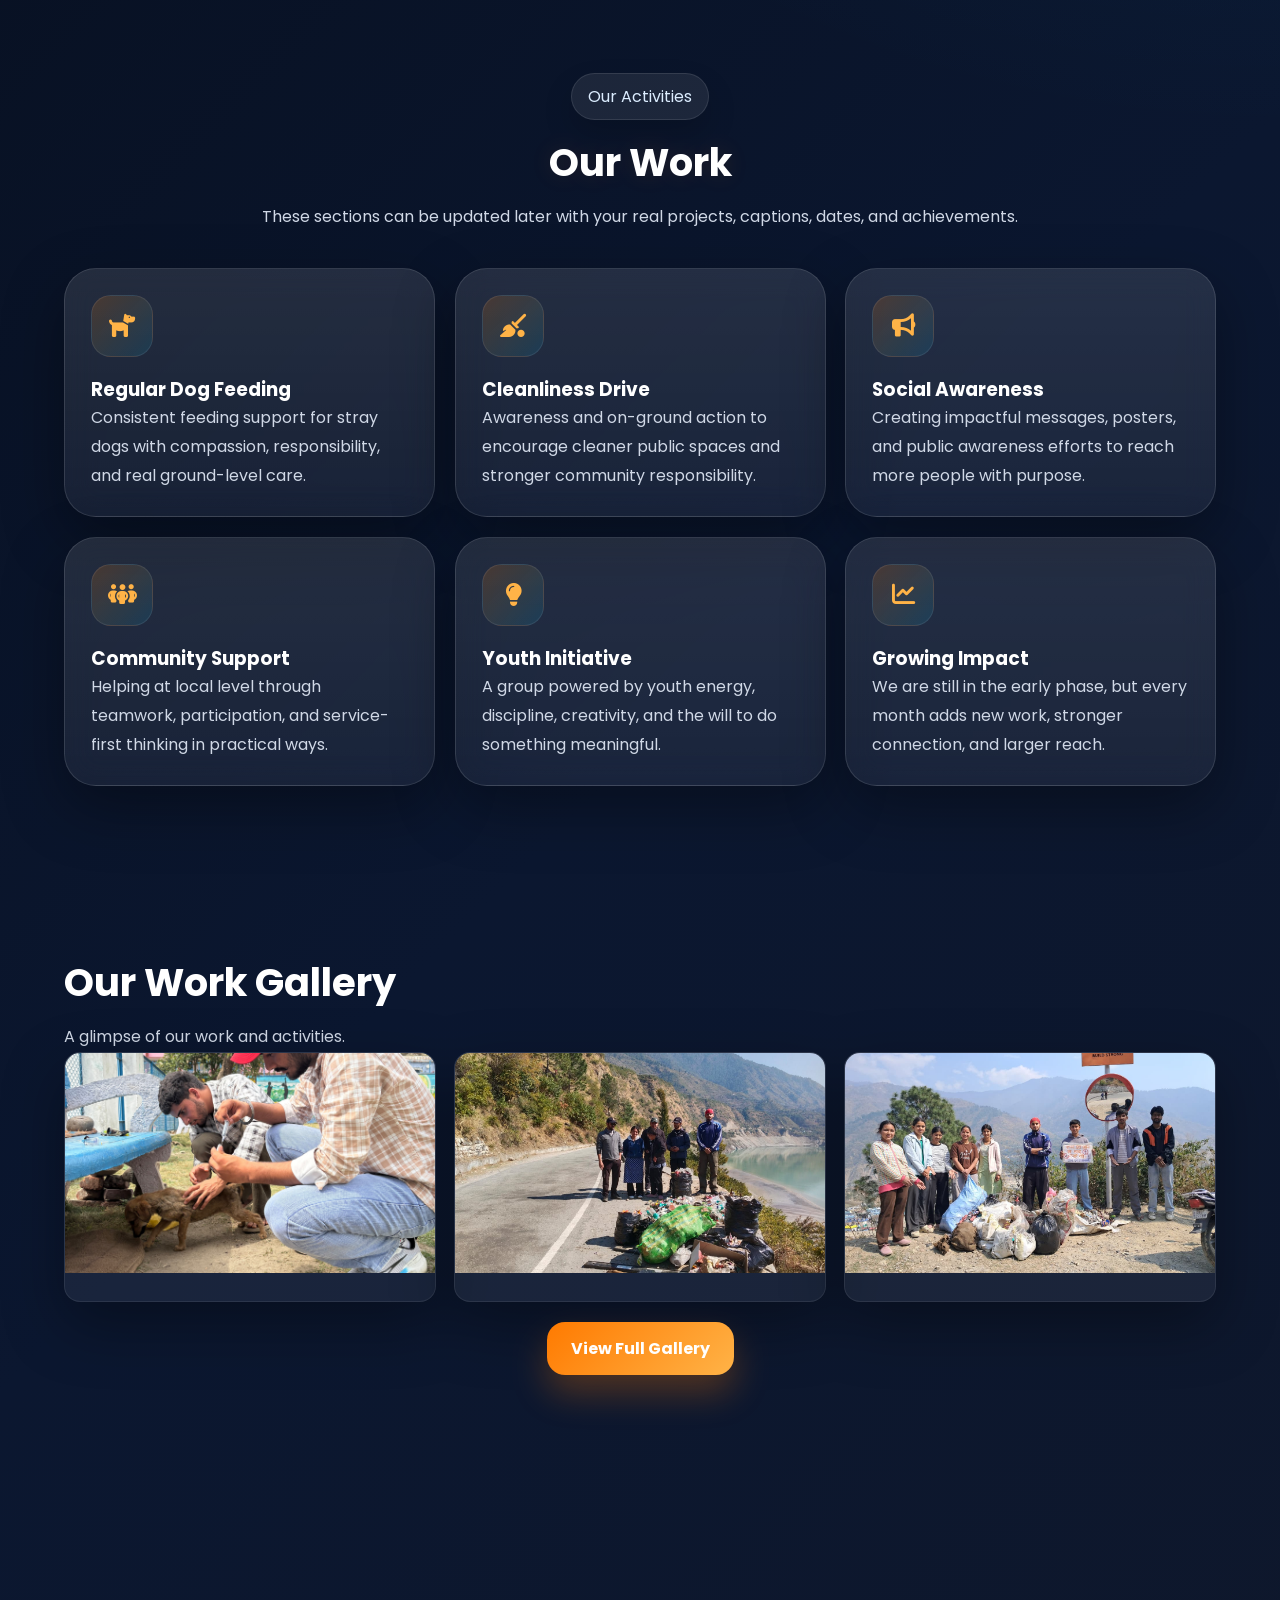
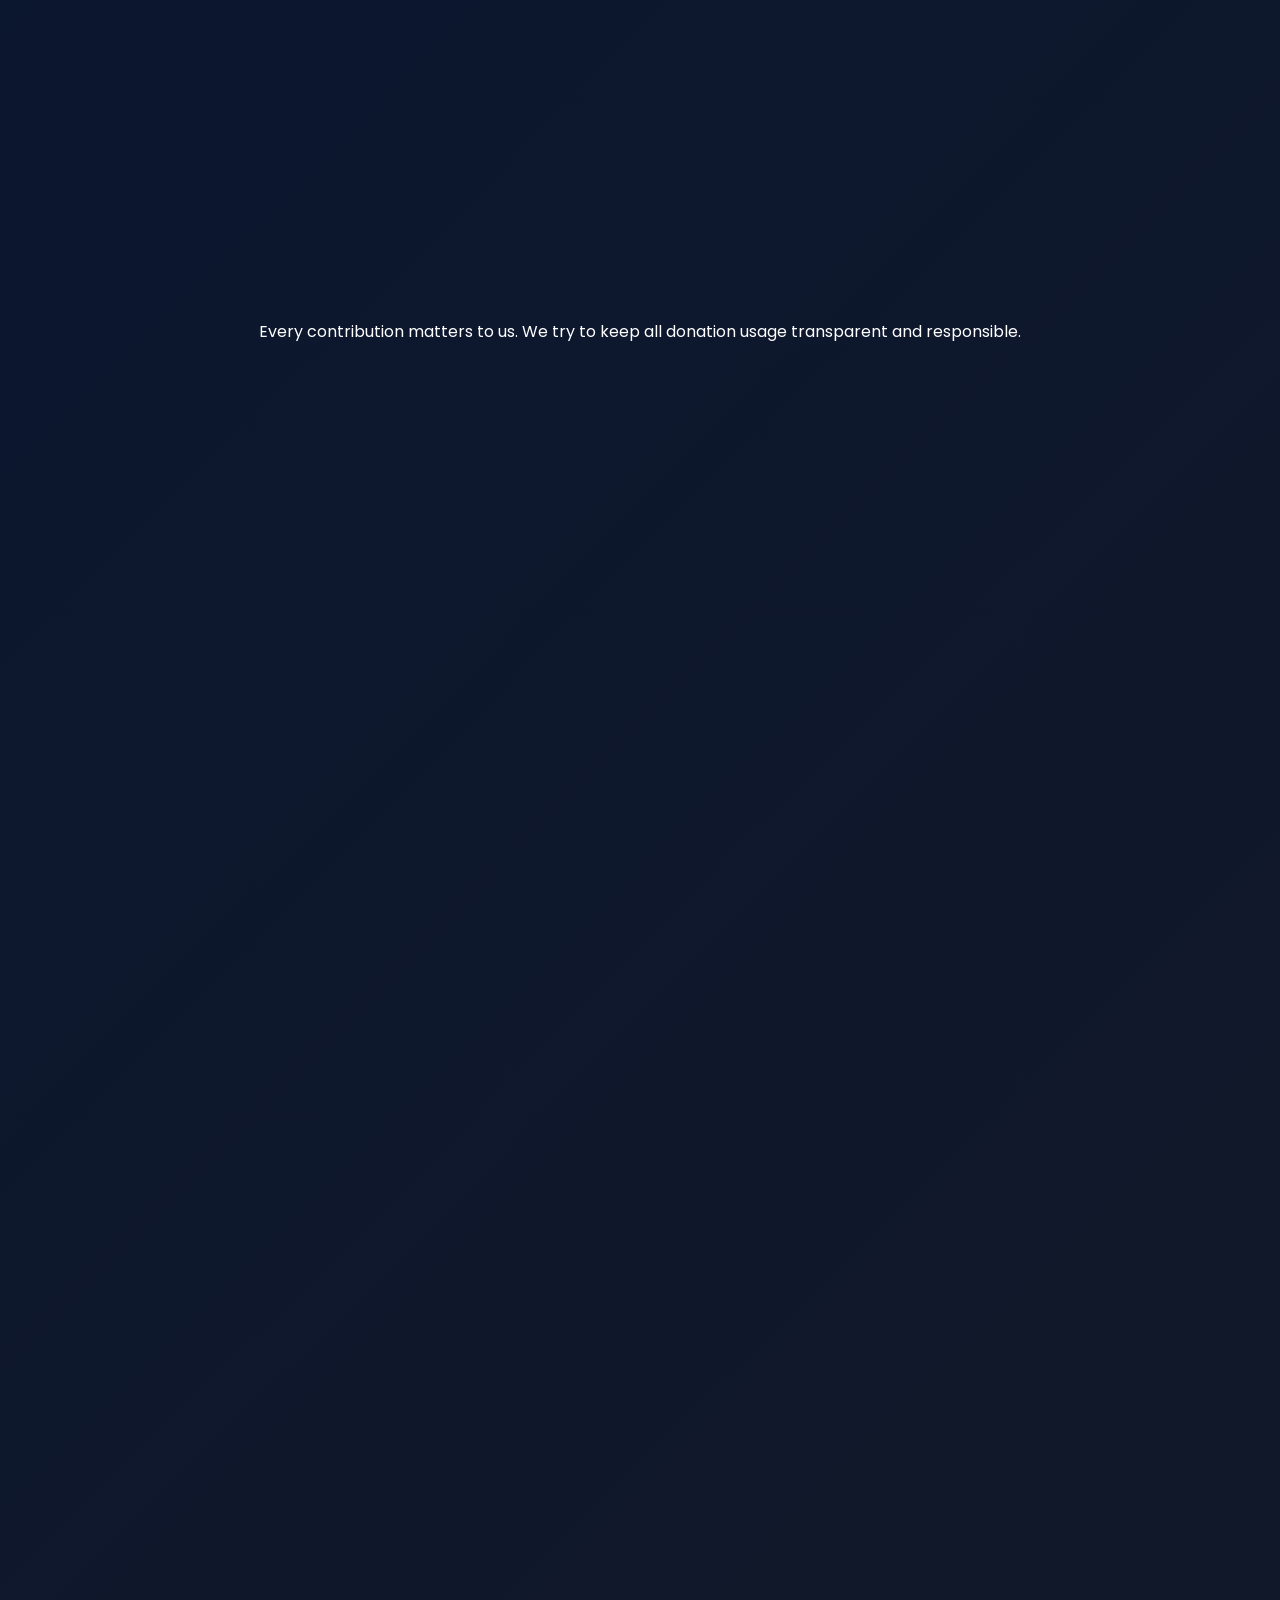
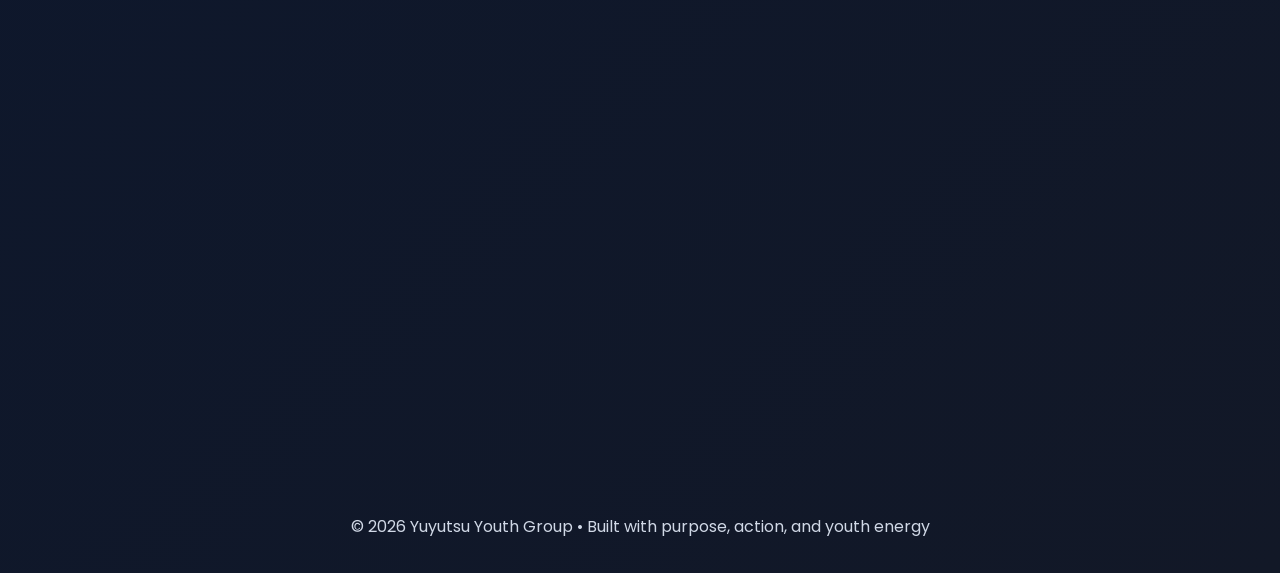
==== commit 3d9a8555: "Update links and improve content clarity in index.html Updated links to gallery and reports pages, m" ====
--- a/index.html
+++ b/index.html
@@ -34,8 +34,8 @@
         <li><a href="#home">Home</a></li>
         <li><a href="#about">About</a></li>
         <li><a href="#work">Work</a></li>
-        <li><a href="#gallery">Gallery</a></li>
-        <li><a href="#reports">Reports</a></li>
+        <li><a href="gallery.html">Gallery</a></li>
+        <li><a href="report.html">Reports</a></li>
         <li><a href="#donate">Donate</a></li>
         <li><a href="#contact">Contact</a></li>
       </ul>
@@ -51,8 +51,8 @@
       <a href="#home">Home</a>
       <a href="#about">About</a>
       <a href="#work">Work</a>
-      <a href="#gallery">Gallery</a>
-      <a href="#reports">Reports</a>
+      <a href="gallery.html">Gallery</a>
+      <a href="report.html">Reports</a>
       <a href="#donate">Donate</a>
       <a href="#contact">Contact</a>
     </div>
@@ -180,76 +180,45 @@
     </section>
 
 <!--onclick="openGalleryImage(this.src)"  is used to open image on clicking -->
-
-   <section id="gallery" class="section reveal">
+     
+<section id="gallery-preview" class="section reveal">
   <h2 class="section-title">Our Work Gallery</h2>
   <p class="section-subtitle">
-    Real moments from our social work and community efforts.
+    A glimpse of our work and activities.
   </p>
 
-  <!-- Animal Feeding -->
-  <h3 class="gallery-heading">🐕 Animal Feeding</h3>
   <div class="gallery-grid">
-    <div class="gallery-item"><img src="images/animalfeeding.jpeg" onclick="openGalleryImage(this.src)" ></div>
-    <div class="gallery-item"><img src="images/animalfeedin1.jpeg" onclick="openGalleryImage(this.src)"></div>
+    <div class="gallery-item">
+      <img src="images/animalcare.jpeg">
+    </div>
+    <div class="gallery-item">
+      <img src="images/drive.jpeg">
+    </div>
+    <div class="gallery-item">
+      <img src="images/teameffort.jpeg">
+    </div>
   </div>
-     
-
-  <!-- Clean Drive -->
-  <h3 class="gallery-heading">🧹 Cleanliness Drive</h3>
-  <div class="gallery-grid">
-    <div class="gallery-item"><img src="images/drive.jpeg"onclick="openGalleryImage(this.src)"></div>
-    <div class="gallery-item"><img src="images/drive1.jpeg"onclick="openGalleryImage(this.src)"></div>
-    <div class="gallery-item"><img src="images/drive2.jpeg"onclick="openGalleryImage(this.src)"></div>
+
+  <div style="text-align:center; margin-top:20px;">
+    <a href="gallery.html" class="btn btn-primary">View Full Gallery</a>
   </div>
-
-  <!-- Animal Care -->
-  <h3 class="gallery-heading">🐾 Animal Care</h3>
-  <div class="gallery-grid">
-    <div class="gallery-item"><img src="images/animalcare.jpeg"onclick="openGalleryImage(this.src)"></div>
-     <div class="gallery-item"><img src="images/animalcare1.jpeg"onclick="openGalleryImage(this.src)"></div>
-  </div>
-
-  <!-- Team Effort -->
-  <h3 class="gallery-heading">👥 Team Effort</h3>
-  <div class="gallery-grid">
-    <div class="gallery-item"><img src="images/teameffort.jpeg"></div>
-    <div class="gallery-item"><img src="images/teameffort2.jpeg"></div>
-  </div>
-     
-
 </section>
-<div id="galleryModal" class="gallery-modal">
-  <span class="gallery-close" onclick="closeGalleryModal()">&times;</span>
-  <img class="gallery-modal-img" id="galleryModalImg">
-</div>
-
-    <section id="reports" class="section reveal">
+
+   <section id="report-preview" class="section reveal">
   <h2 class="section-title">Donation Reports</h2>
   <p class="section-subtitle">
-    We believe in transparency. Here are our monthly donation and expense reports.
+    We believe in transparency. Our monthly donation and expense reports are available on a separate page.
   </p>
 
-  <div class="reports-grid">
-    <div class="report-card card reveal" onclick="openReportModal('images/fe_repo.jpeg')">
-      <div class="report-image-wrap">
-        <img src="images/fe_repo.jpeg" alt="February Donation Report" class="report-image">
-      </div>
-      <div class="report-content">
-        <h3>February 2026 Report</h3>
-        <p>Click to view full report.</p>
-      </div>
+  <div class="card report-preview-card">
+    <h3>View Our Monthly Reports</h3>
+    <p>
+      Click below to see all donation reports and transparency updates in one place.
+    </p>
+    <a href="report.html" class="btn btn-primary">View All Reports</a>
   </div>
-  
-
-    <div class="report-card card">
-      <div class="report-content">
-        <h3>Upcoming Reports</h3>
-        <p>
-          Monthly donation reports will be shared here as we continue our work.
-        </p>
-      </div>
-    </div>
+</section>
+
 
 
 
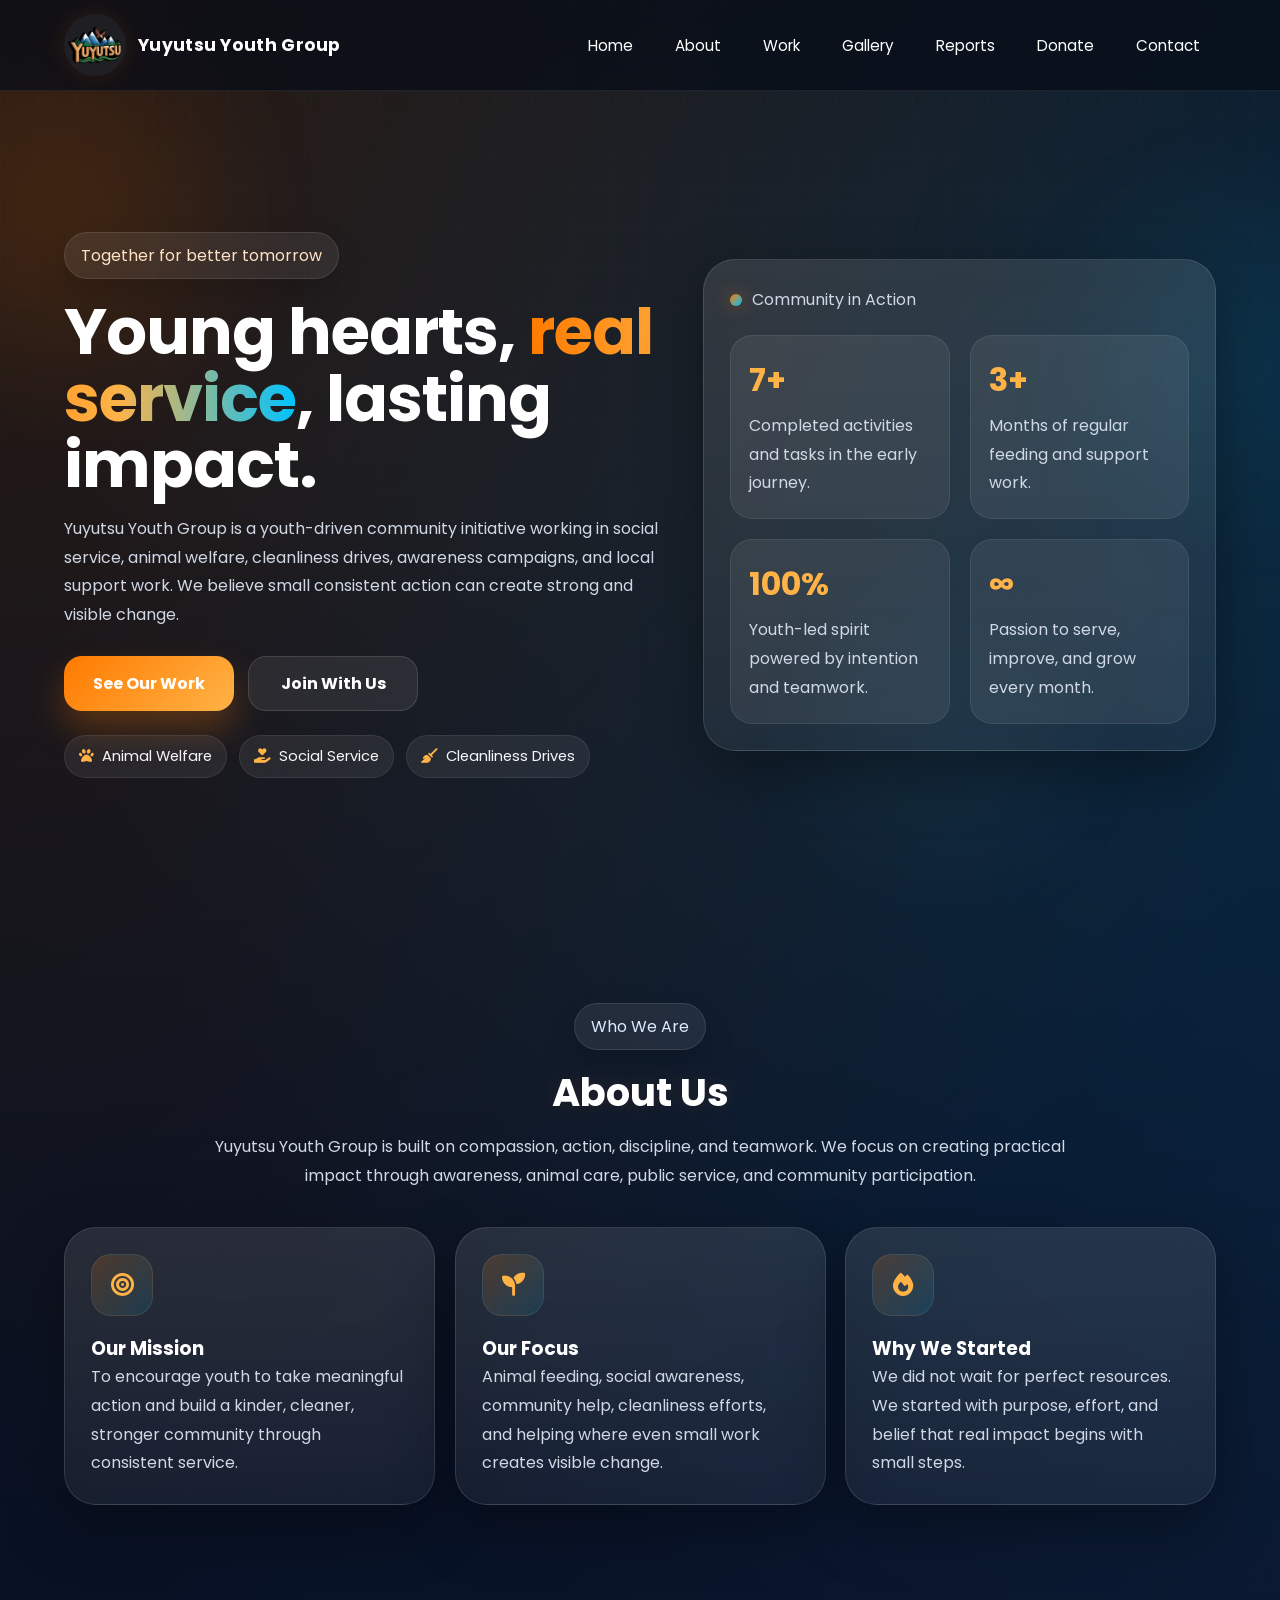
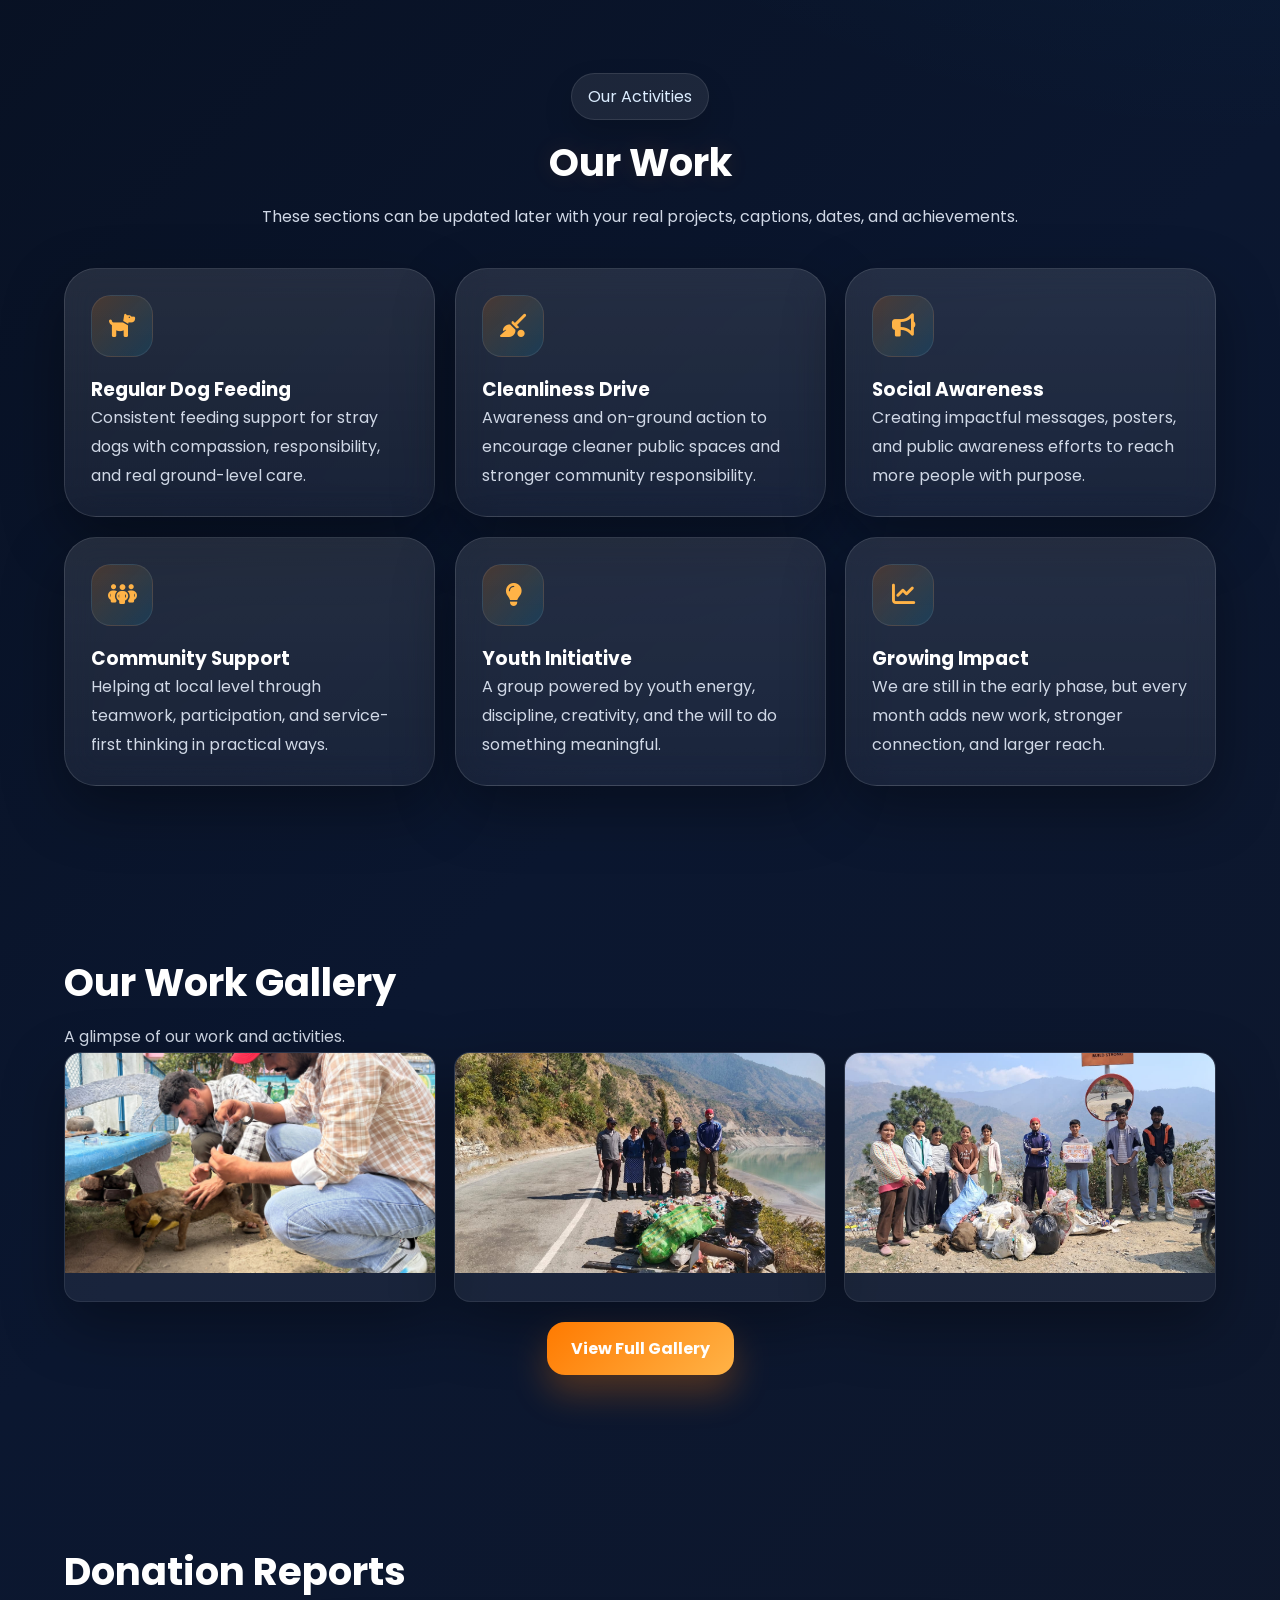
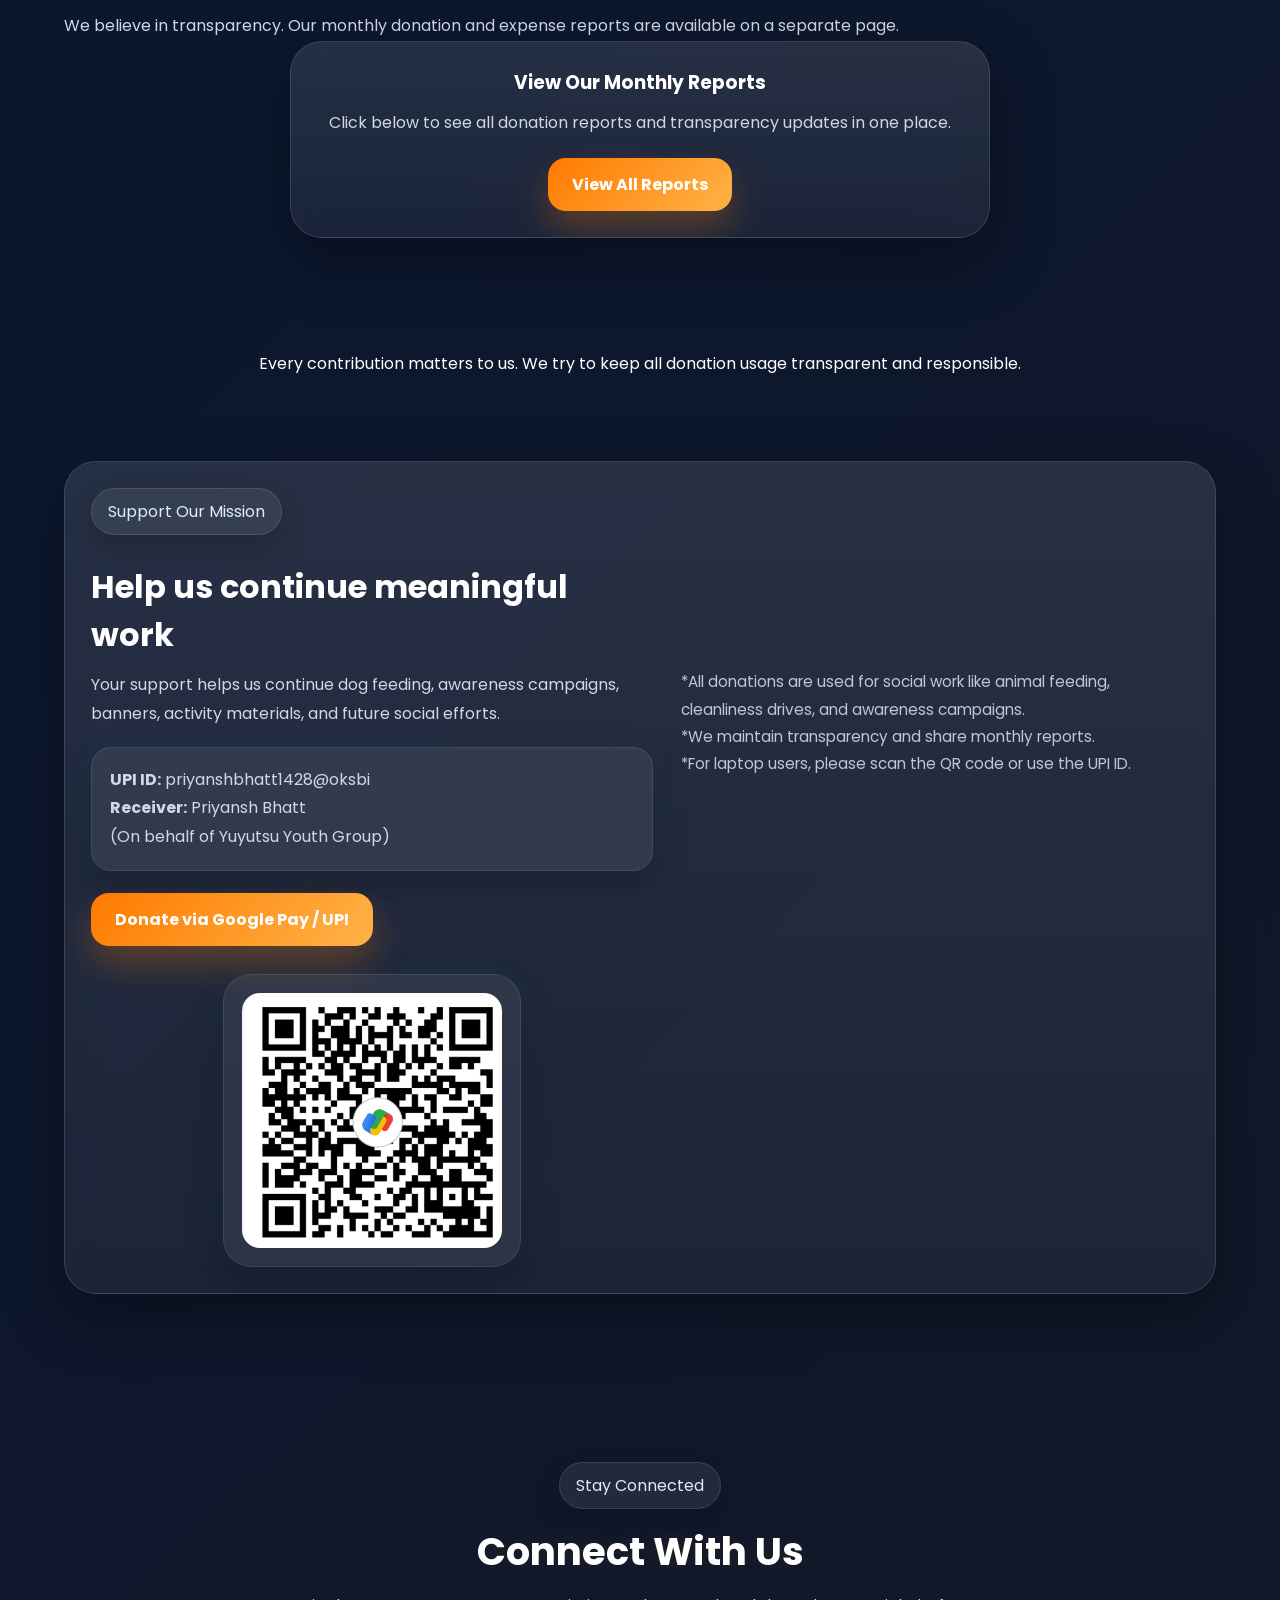
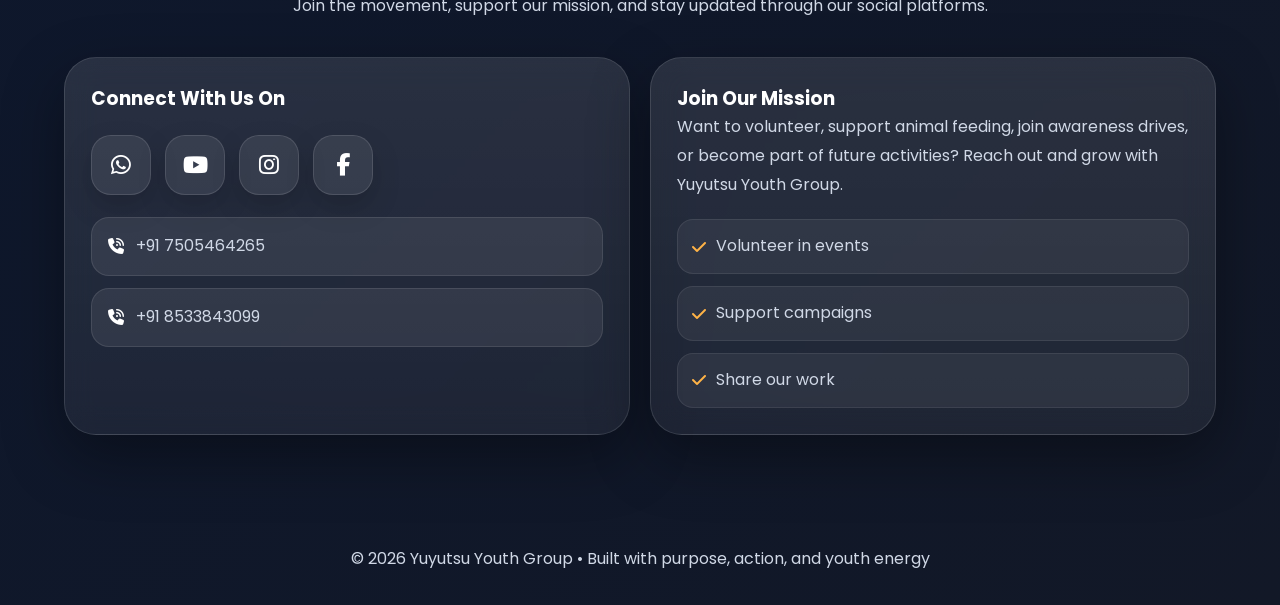
==== commit bef1301c: "Update stat-box header from '2' to '3'" ====
--- a/index.html
+++ b/index.html
@@ -94,7 +94,7 @@
               <p>Completed activities and tasks in the early journey.</p>
             </div>
             <div class="stat-box">
-              <h3>2+</h3>
+              <h3>3+</h3>
               <p>Months of regular feeding and support work.</p>
             </div>
             <div class="stat-box">
--- a/style.css
+++ b/style.css
@@ -1134,4 +1134,19 @@
   font-size: 40px;
   color: white;
   cursor: pointer;
-}+}
+
+.report-preview-card {
+  max-width: 700px;
+  margin: 0 auto;
+  text-align: center;
+}
+
+.report-preview-card p {
+  margin: 12px 0 20px;
+}
+
+.back-home-wrap {
+  margin-top: 30px;
+  text-align: center;
+}
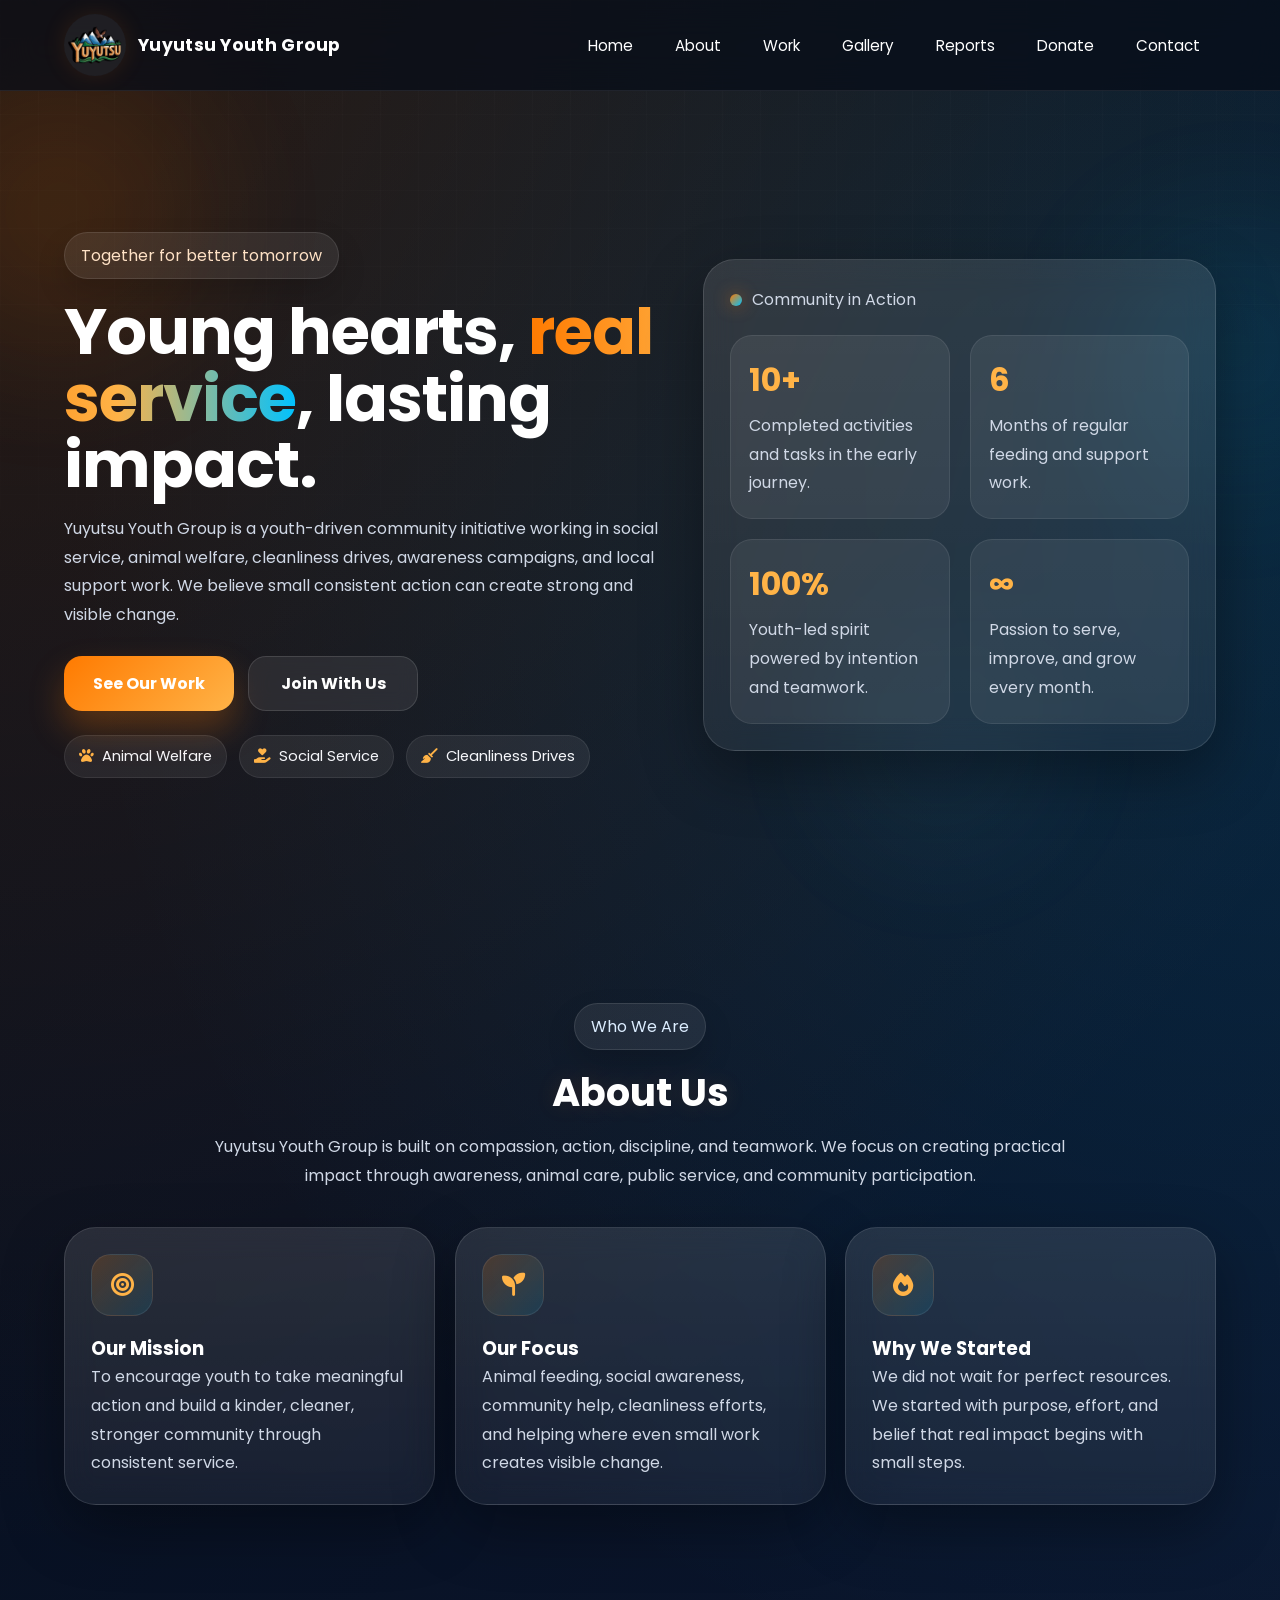
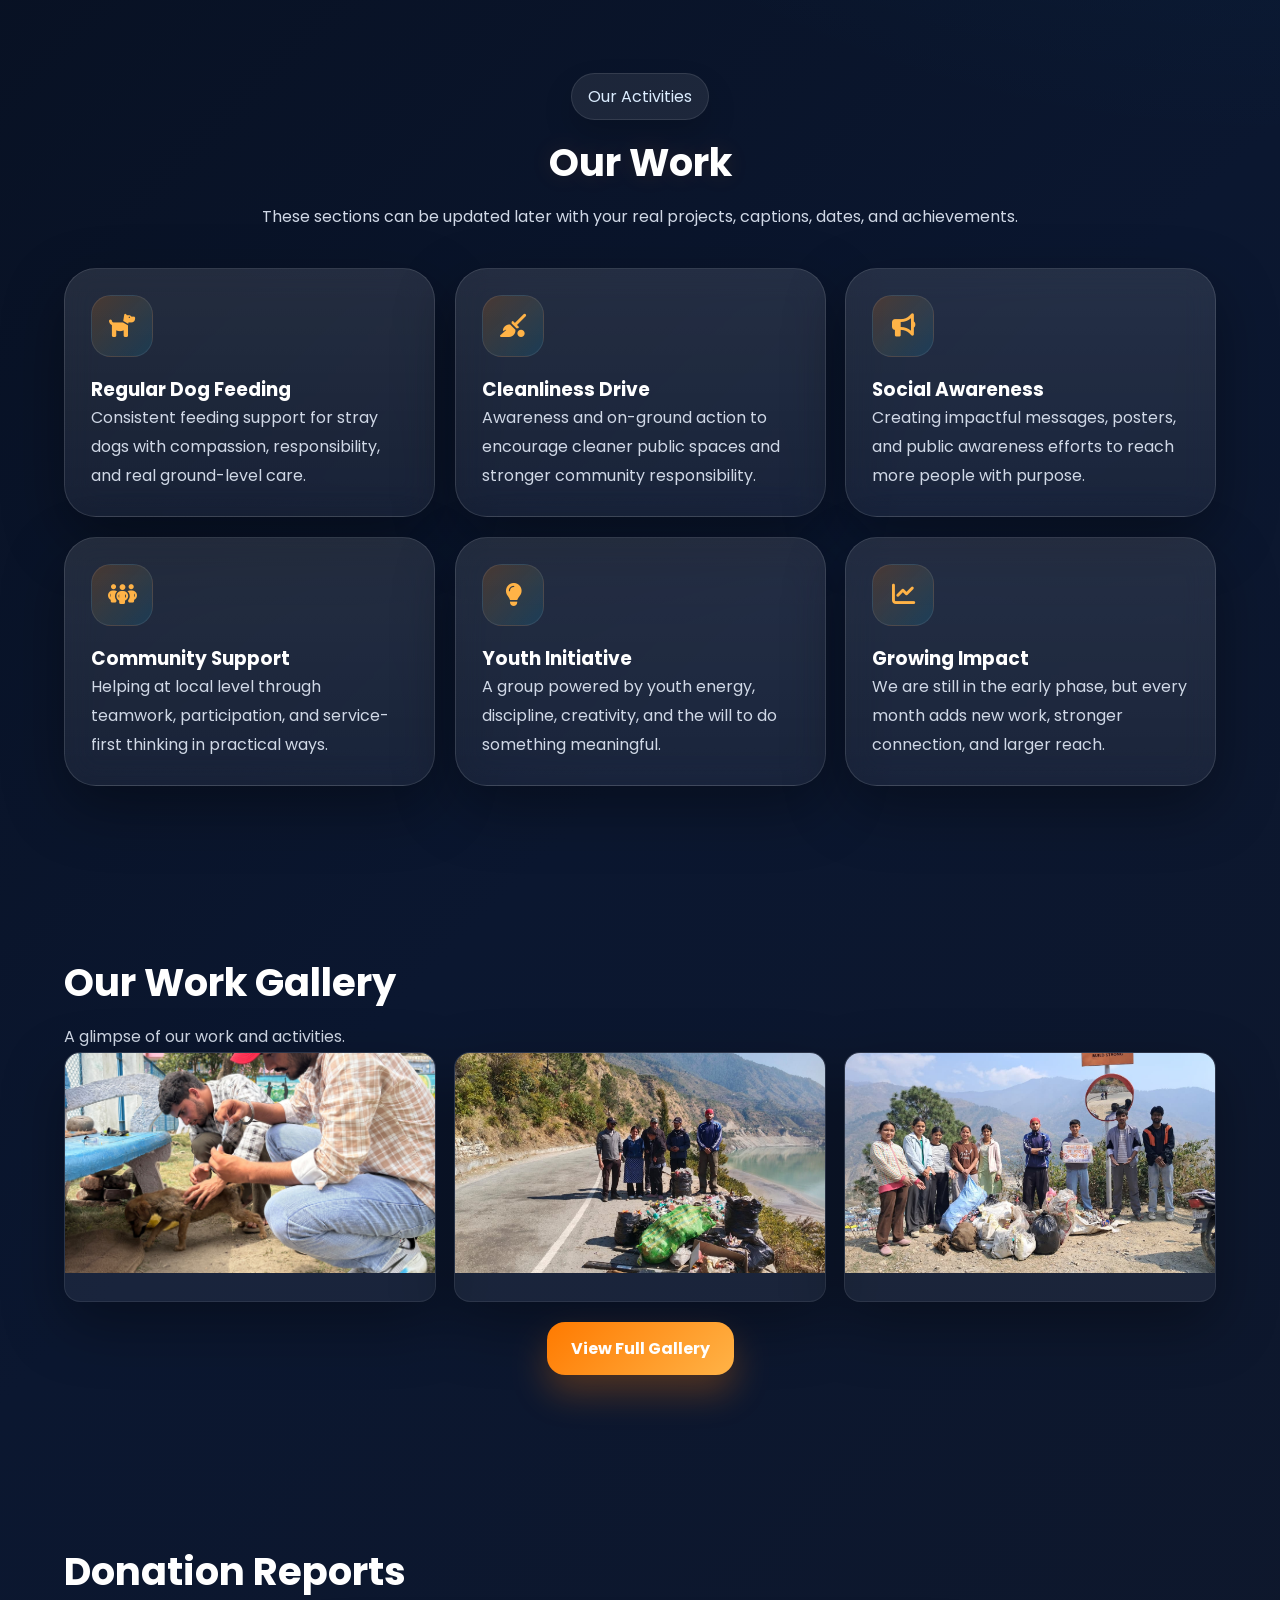
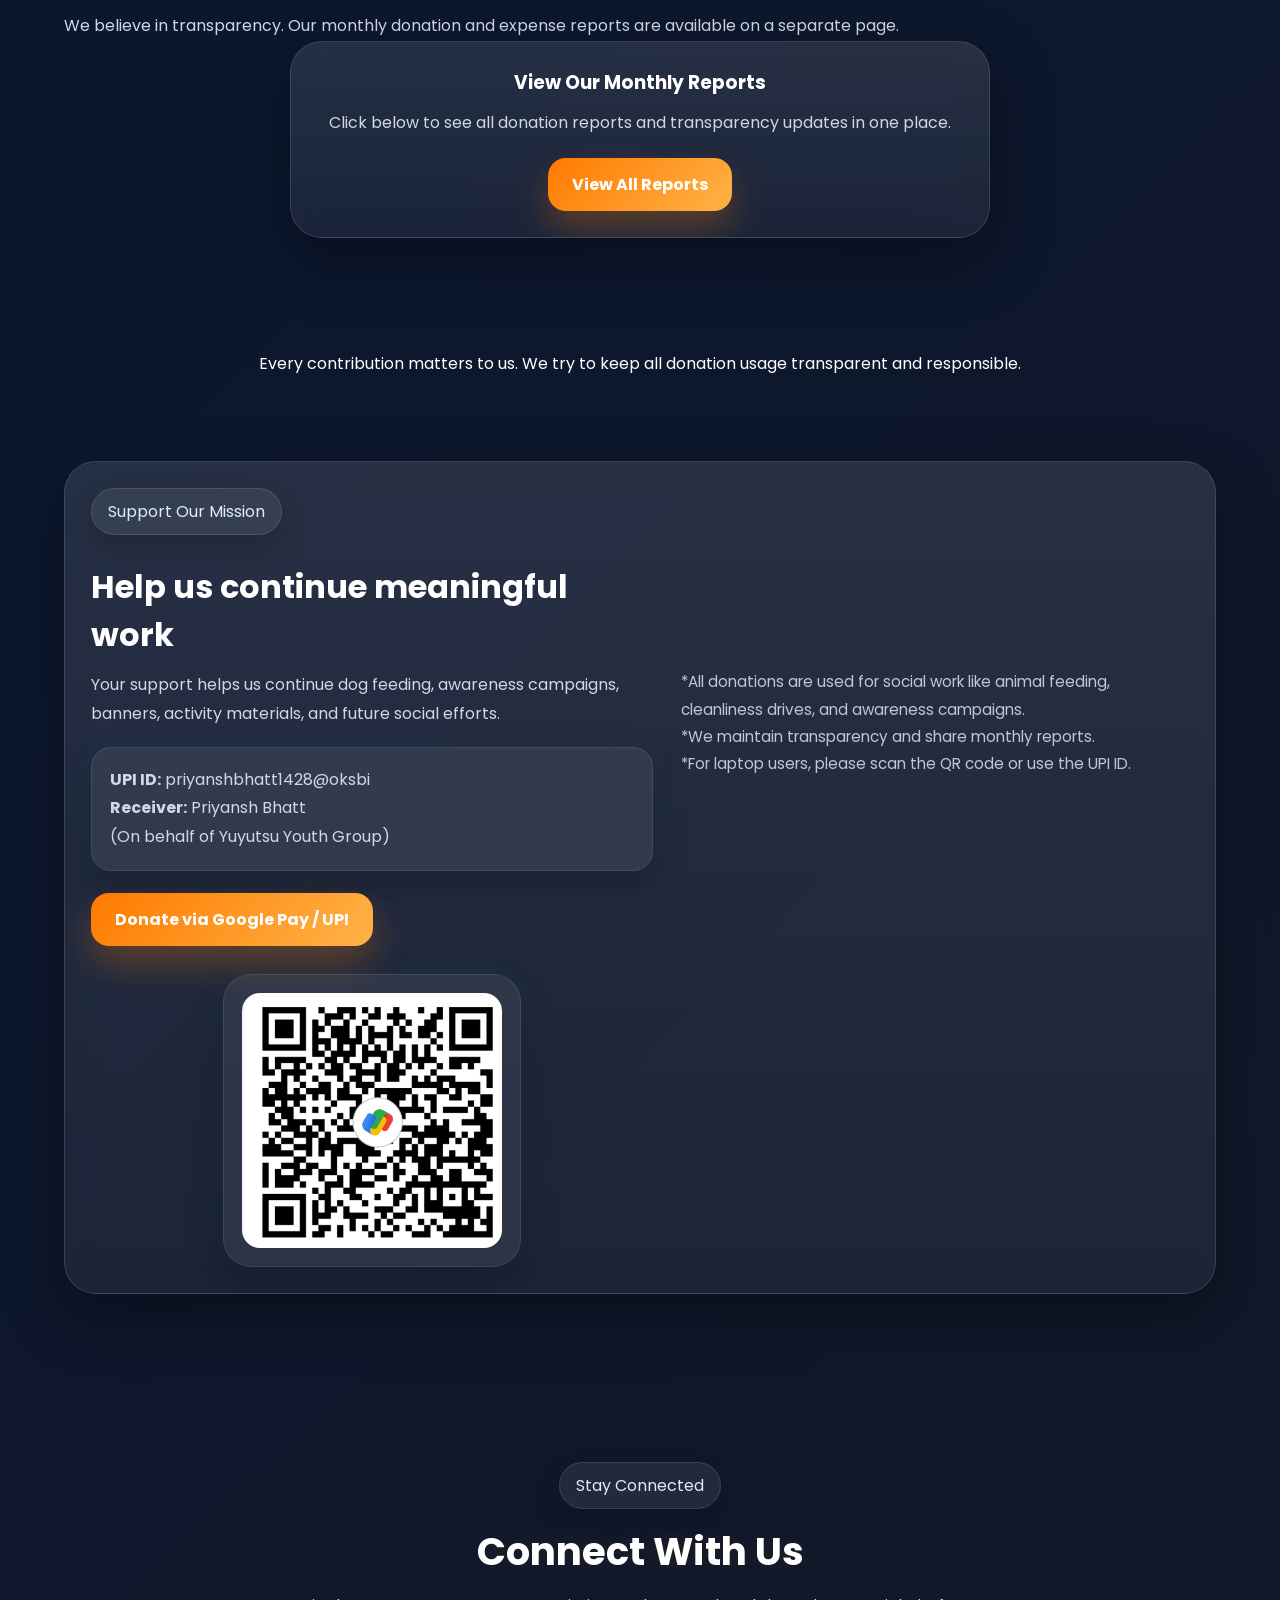
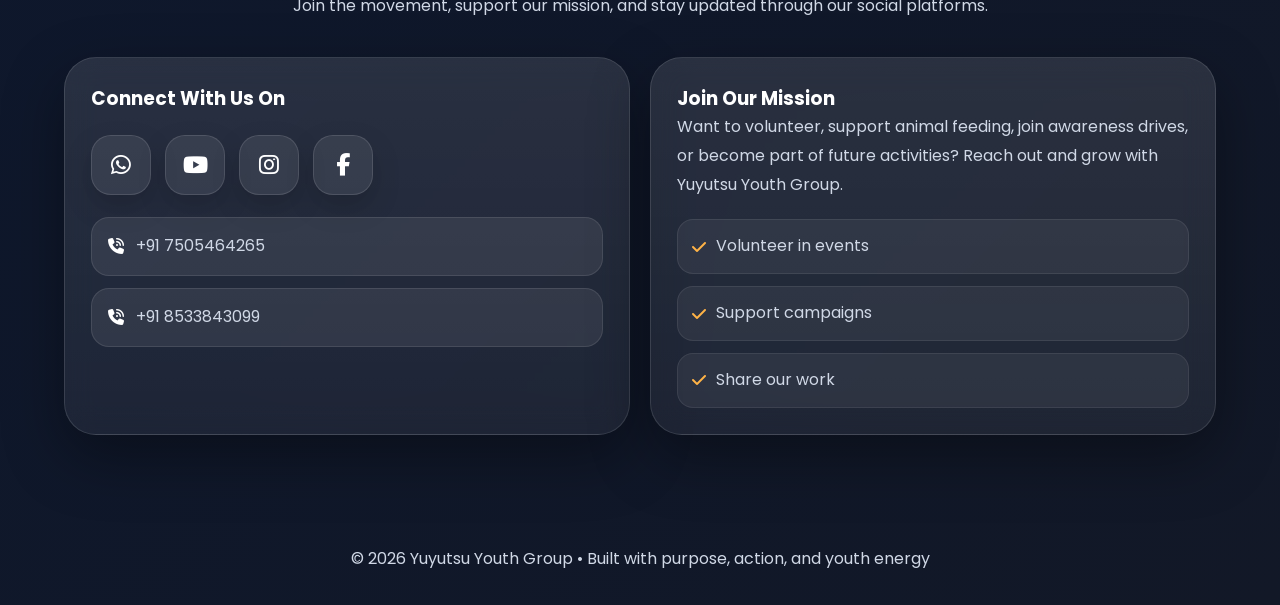
==== commit 6cb8a7f5: "Update statistics in index.html" ====
--- a/index.html
+++ b/index.html
@@ -90,11 +90,11 @@
 
           <div class="stats">
             <div class="stat-box">
-              <h3>7+</h3>
+              <h3>10+</h3>
               <p>Completed activities and tasks in the early journey.</p>
             </div>
             <div class="stat-box">
-              <h3>3+</h3>
+              <h3>6</h3>
               <p>Months of regular feeding and support work.</p>
             </div>
             <div class="stat-box">
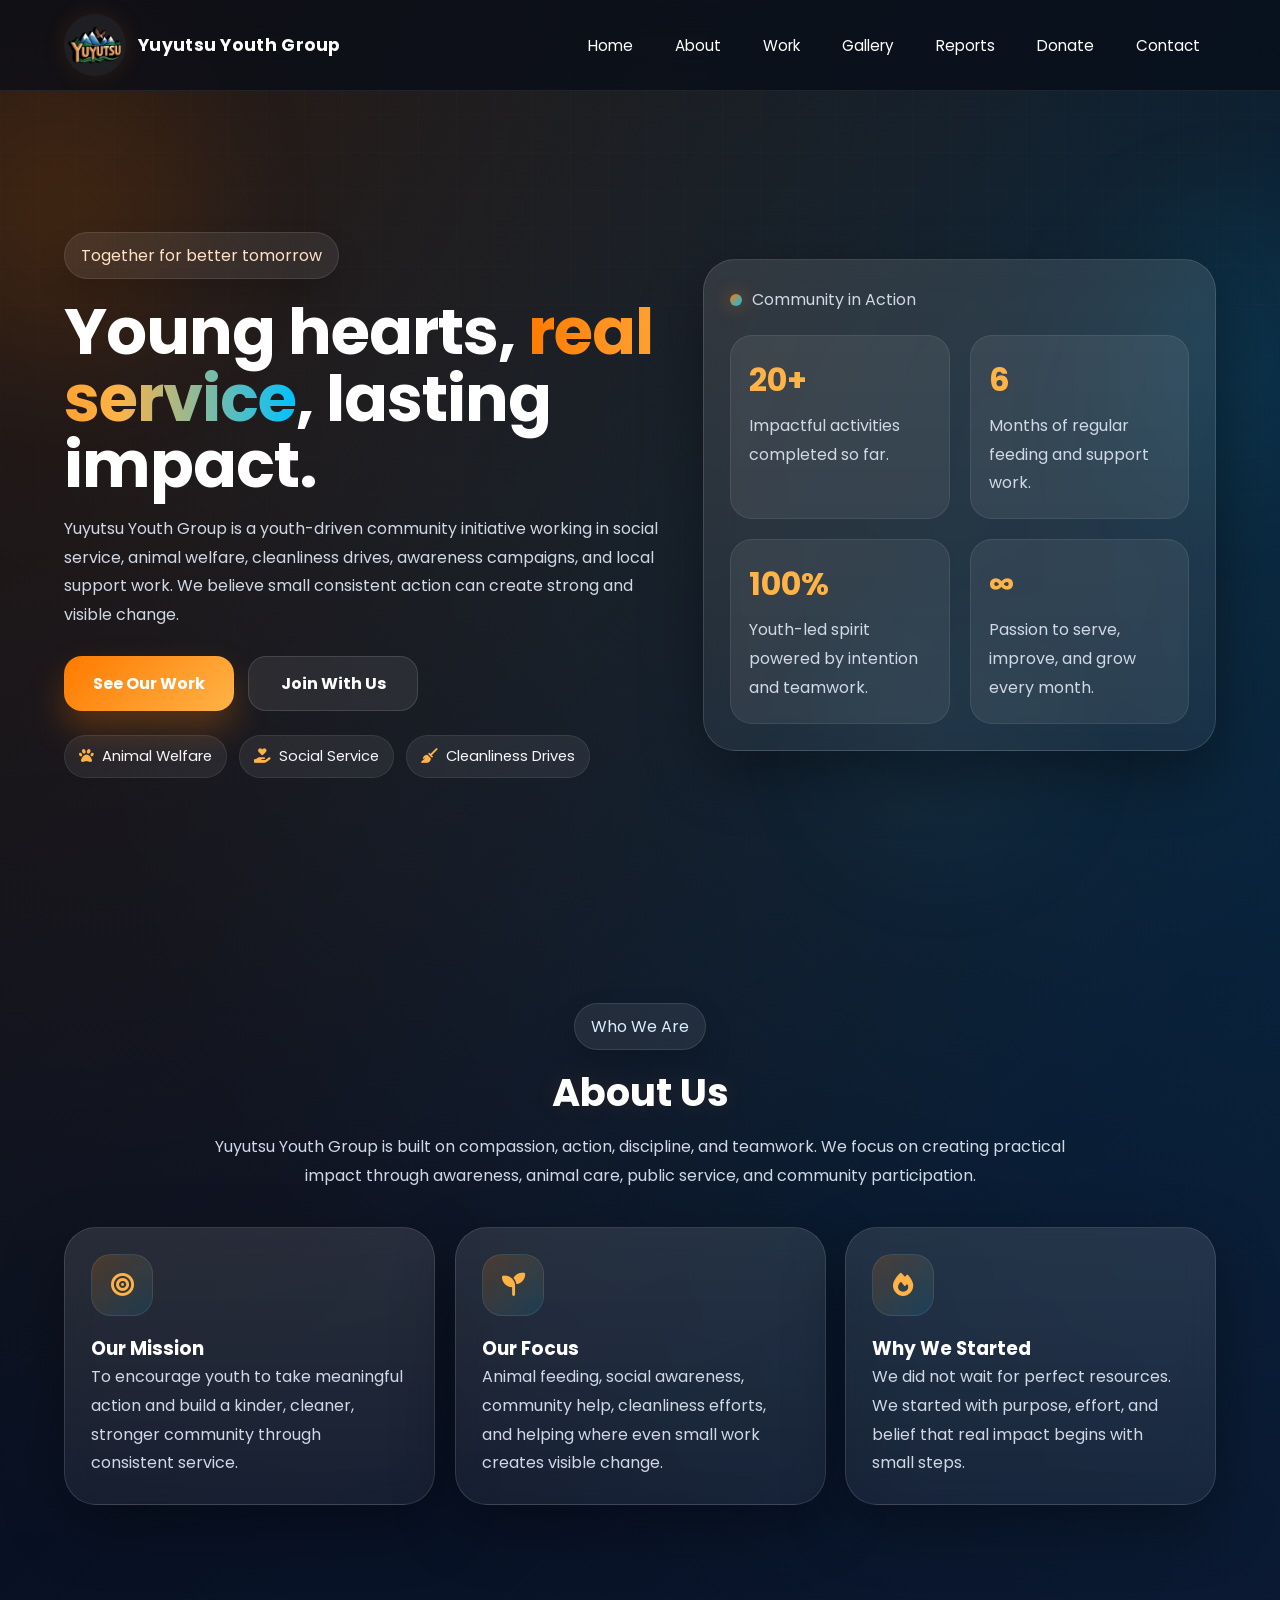
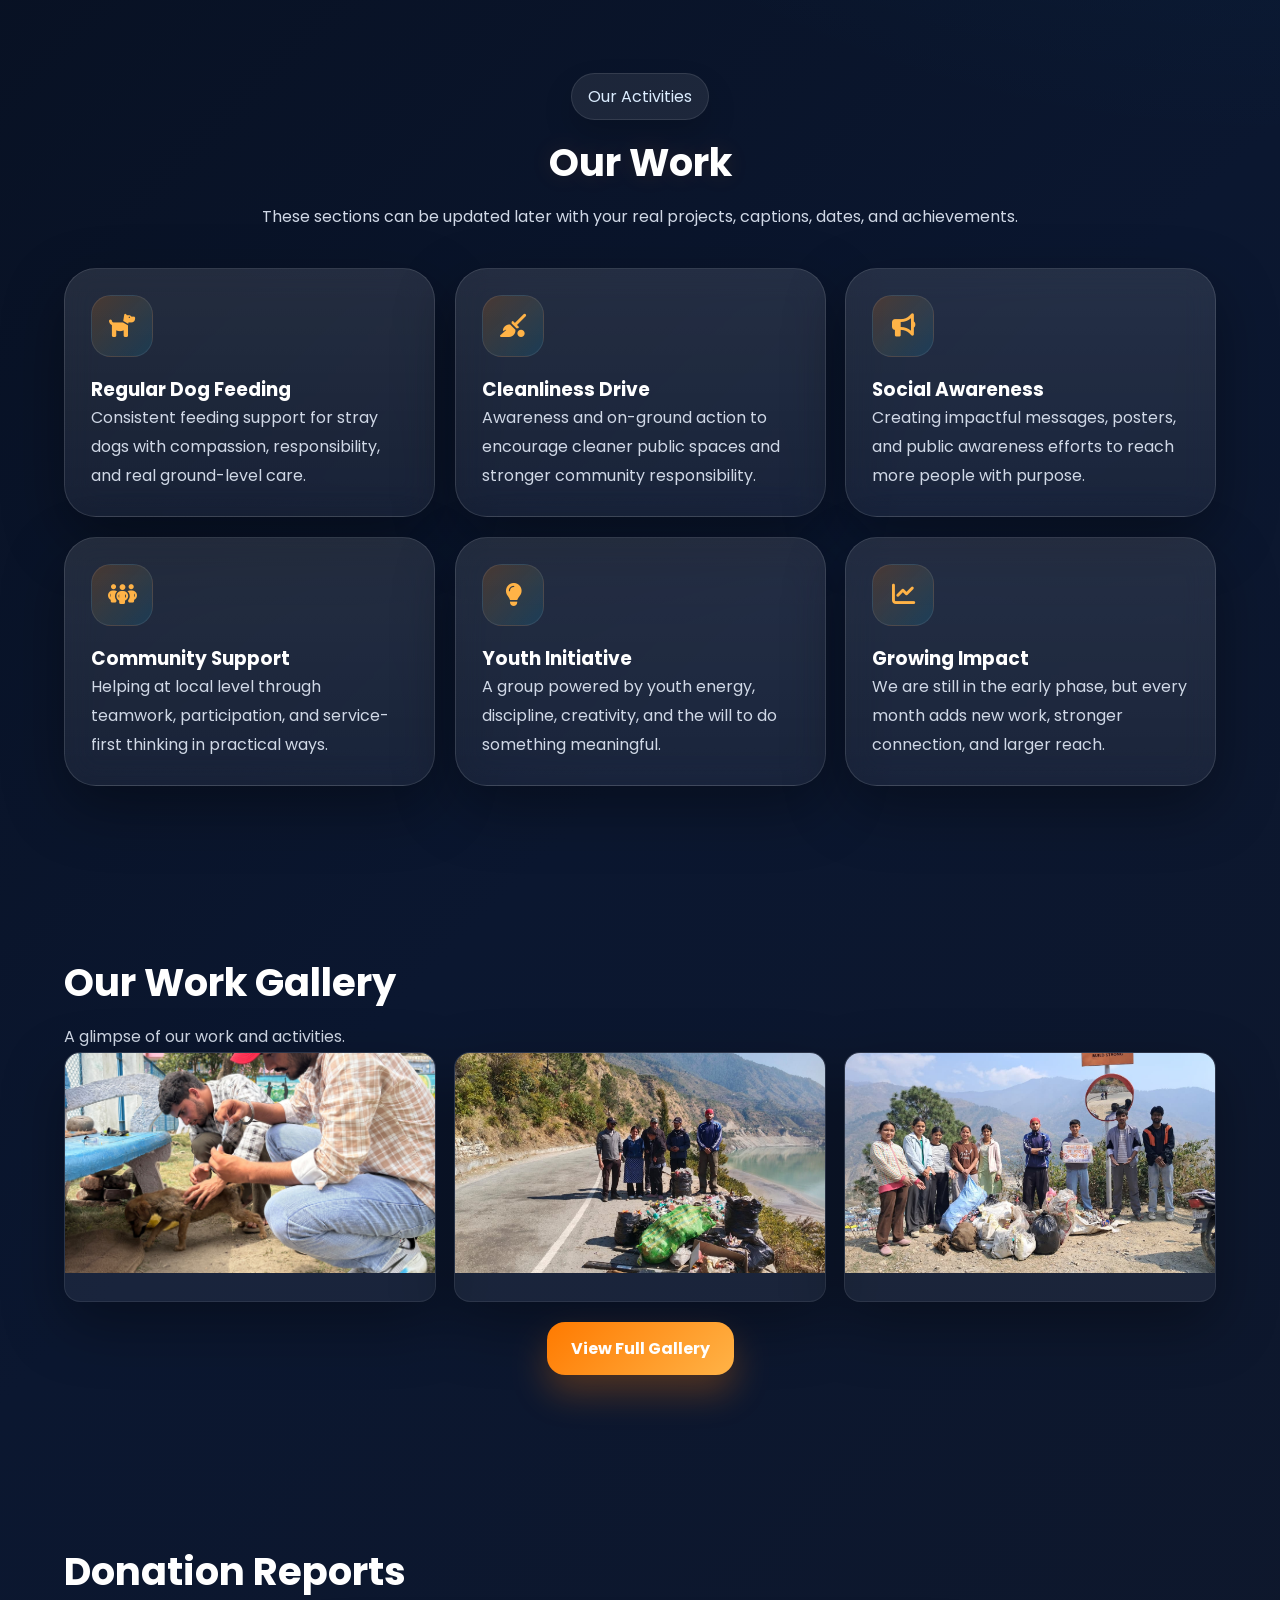
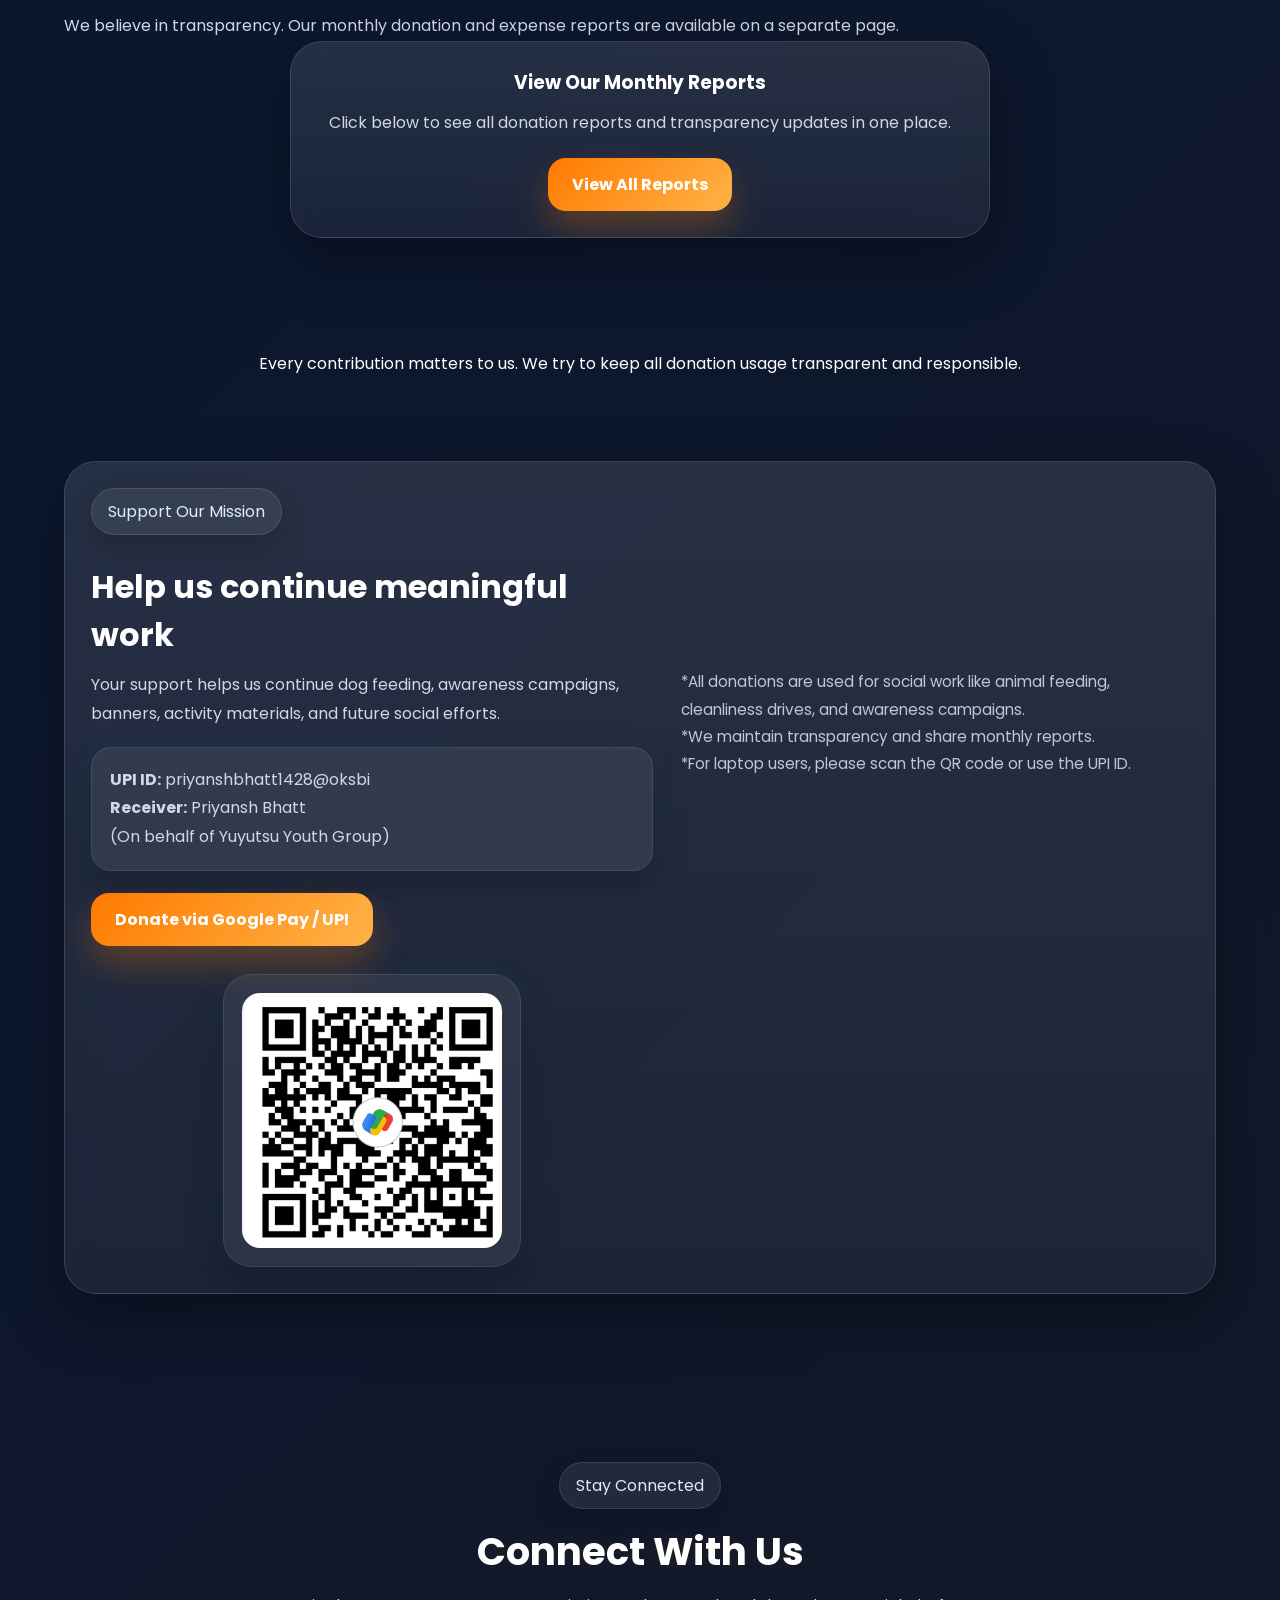
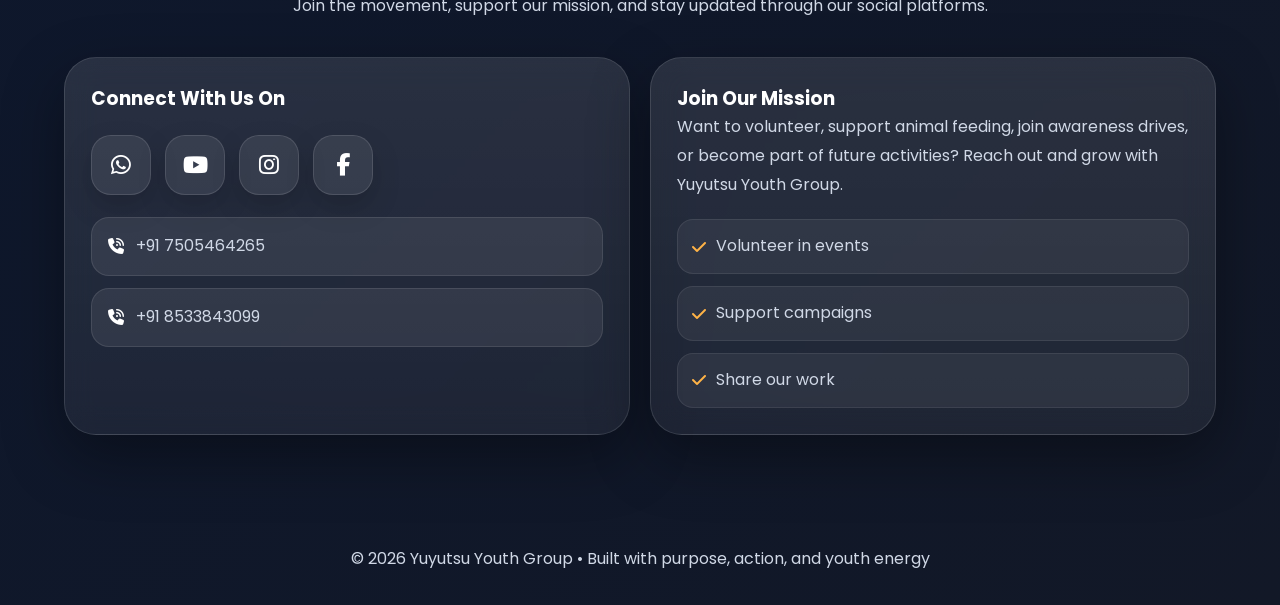
==== commit e12020df: "Update stats section with new values and descriptions" ====
--- a/index.html
+++ b/index.html
@@ -90,8 +90,8 @@
 
           <div class="stats">
             <div class="stat-box">
-              <h3>10+</h3>
-              <p>Completed activities and tasks in the early journey.</p>
+              <h3>20+</h3>
+              <p>Impactful activities completed so far.</p>
             </div>
             <div class="stat-box">
               <h3>6</h3>
--- a/style.css
+++ b/style.css
@@ -1150,3 +1150,30 @@
   margin-top: 30px;
   text-align: center;
 }
+
+
+.gallery-overlay-desc {
+  display: -webkit-box;
+  -webkit-line-clamp: 3;
+  -webkit-box-orient: vertical;
+  overflow: hidden;
+  font-size: 0.85rem;
+  margin-top: 4px;
+  color: var(--text-soft);
+}
+
+.gallery-post-card { padding: 16px; }
+.gallery-post-images {
+  display: grid;
+  grid-template-columns: repeat(auto-fit, minmax(90px, 1fr));
+  gap: 8px;
+  margin-bottom: 12px;
+}
+.gallery-post-images img {
+  width: 100%;
+  height: 110px;
+  object-fit: cover;
+  border-radius: 10px;
+  cursor: pointer;
+}
+.gallery-post-text h4 { margin-bottom: 6px; }
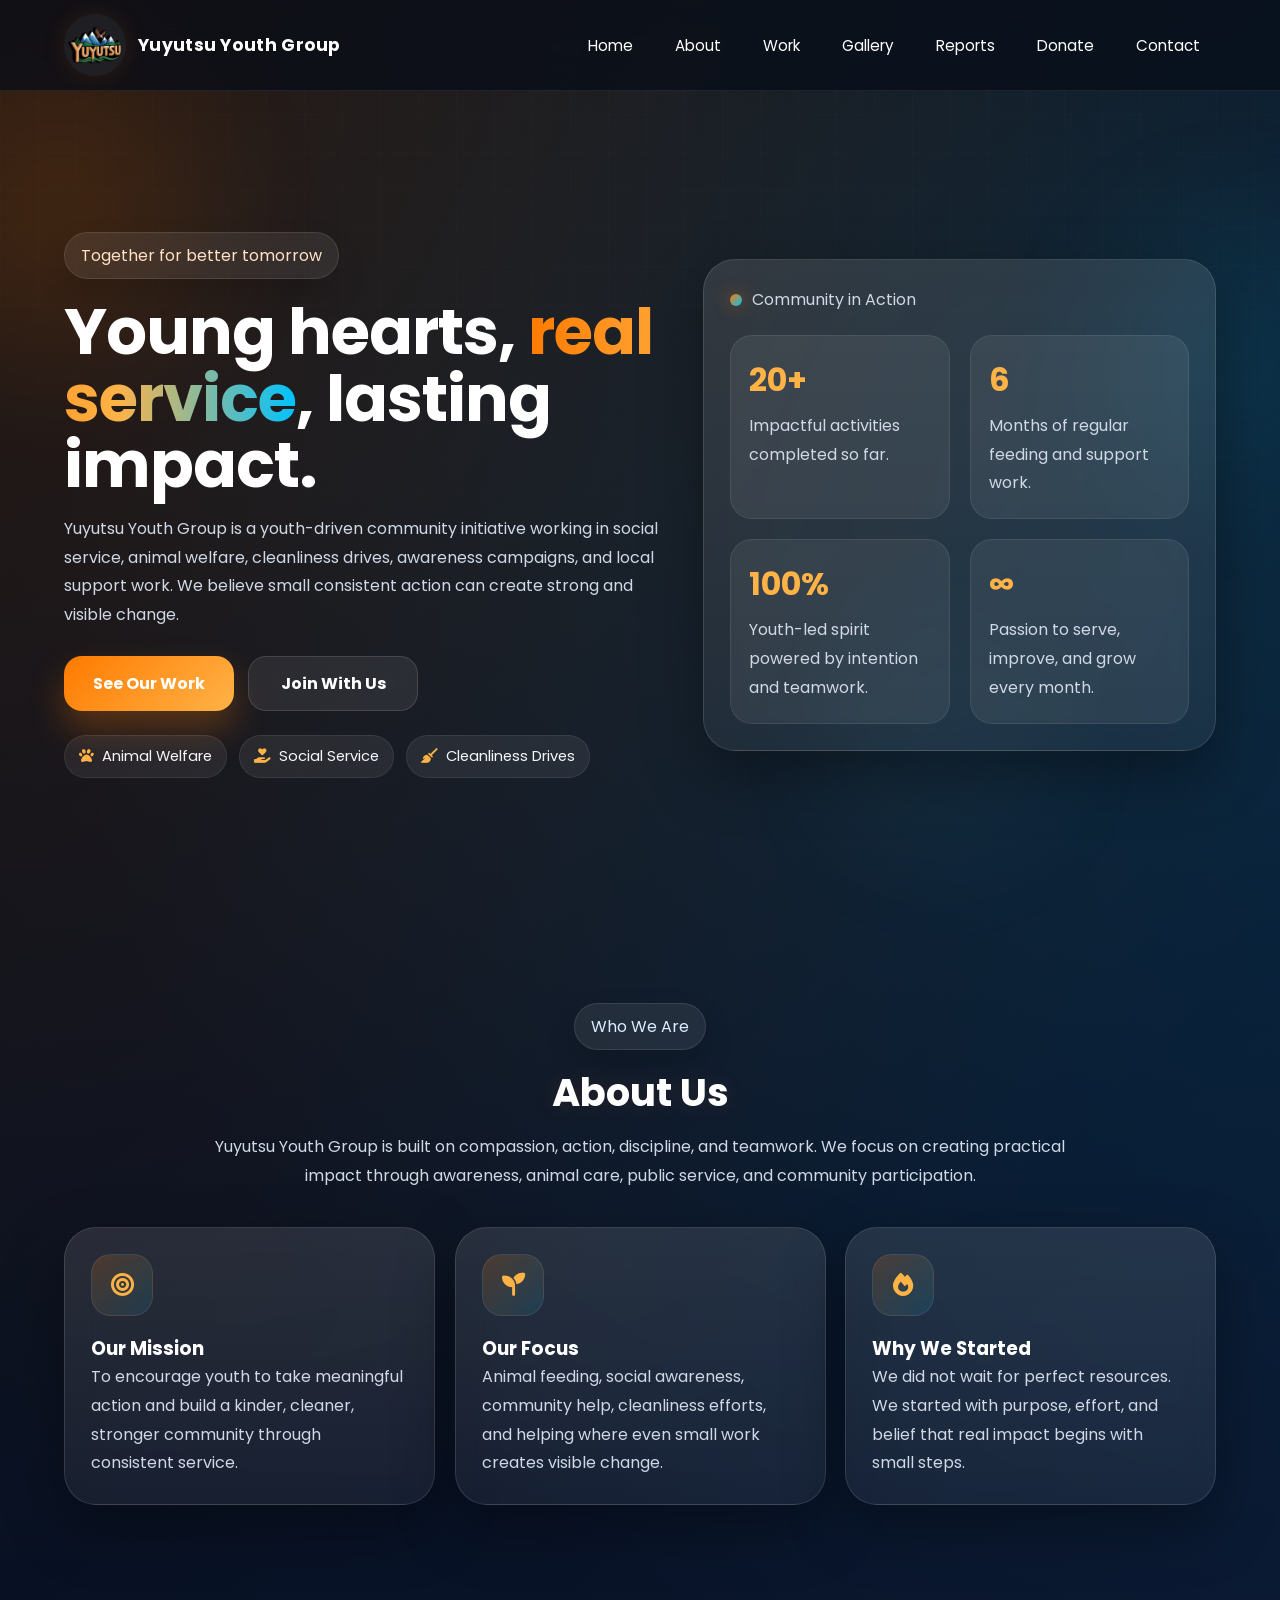
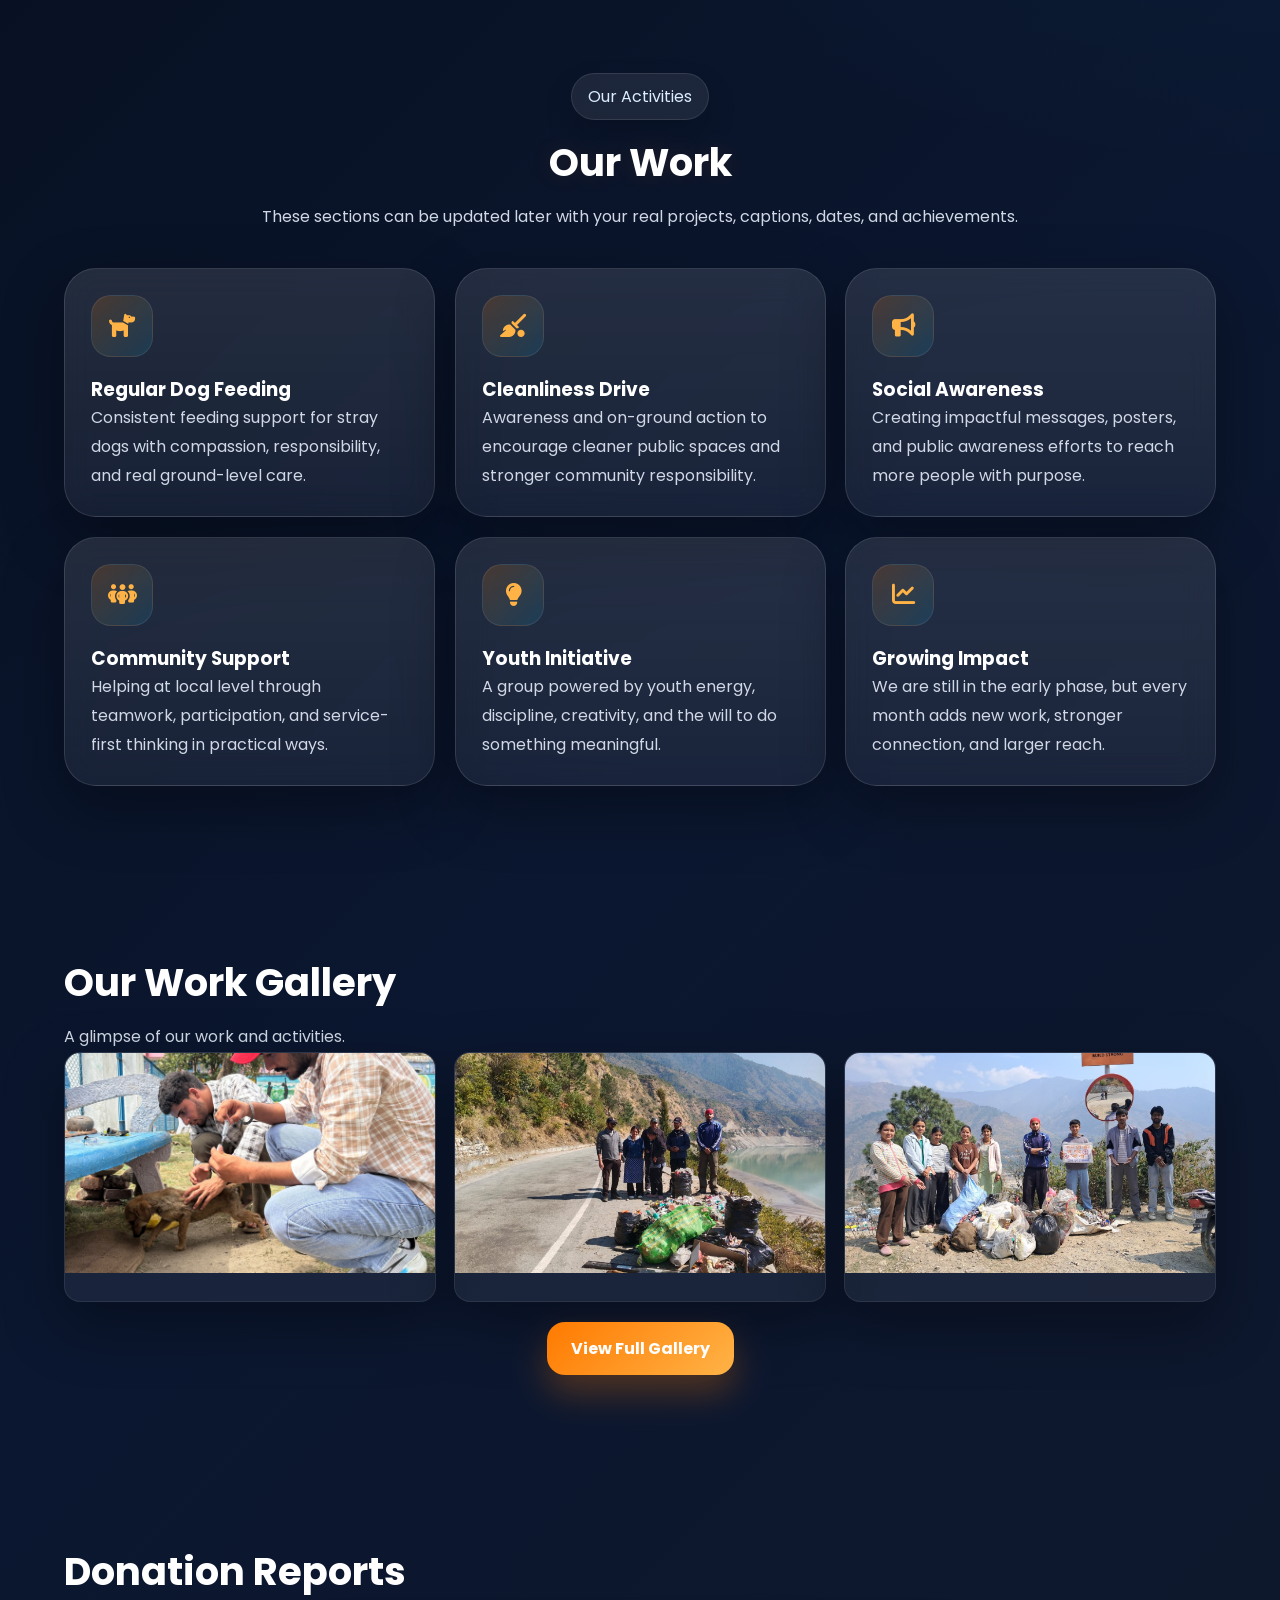
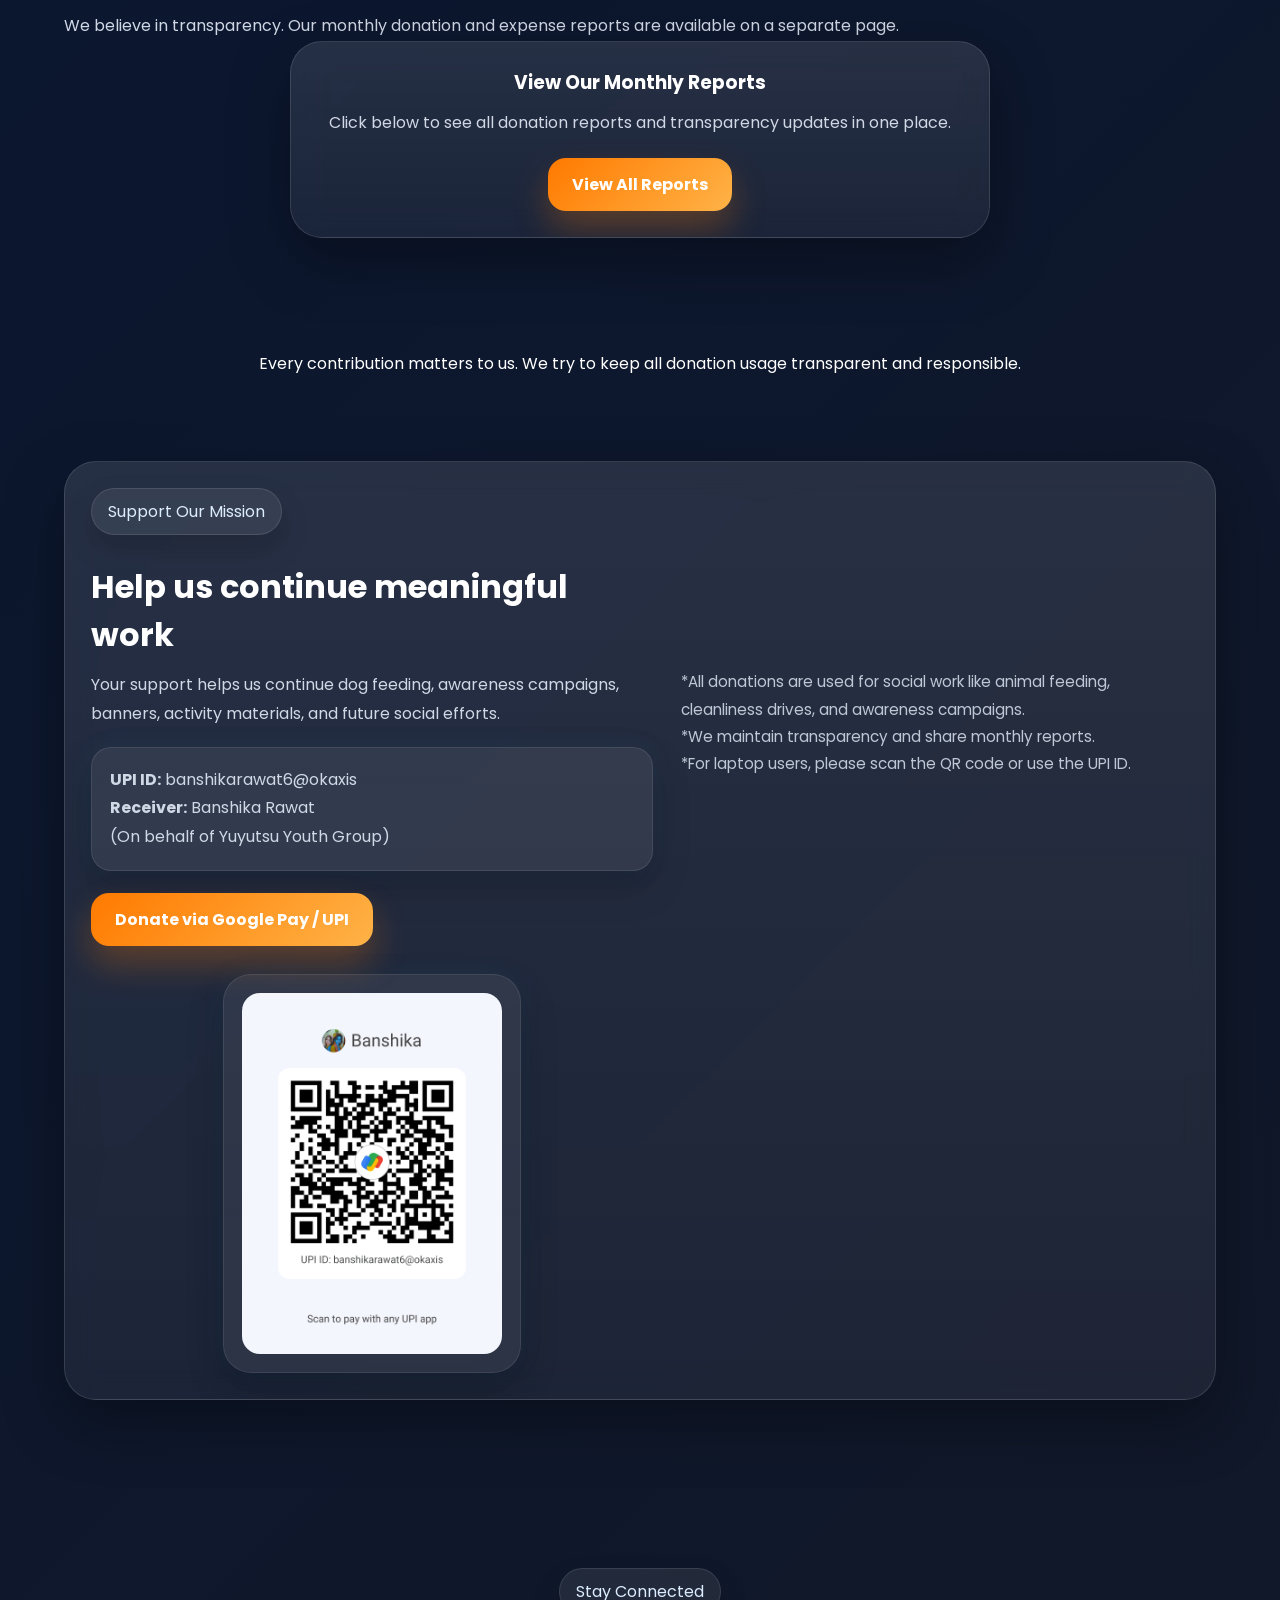
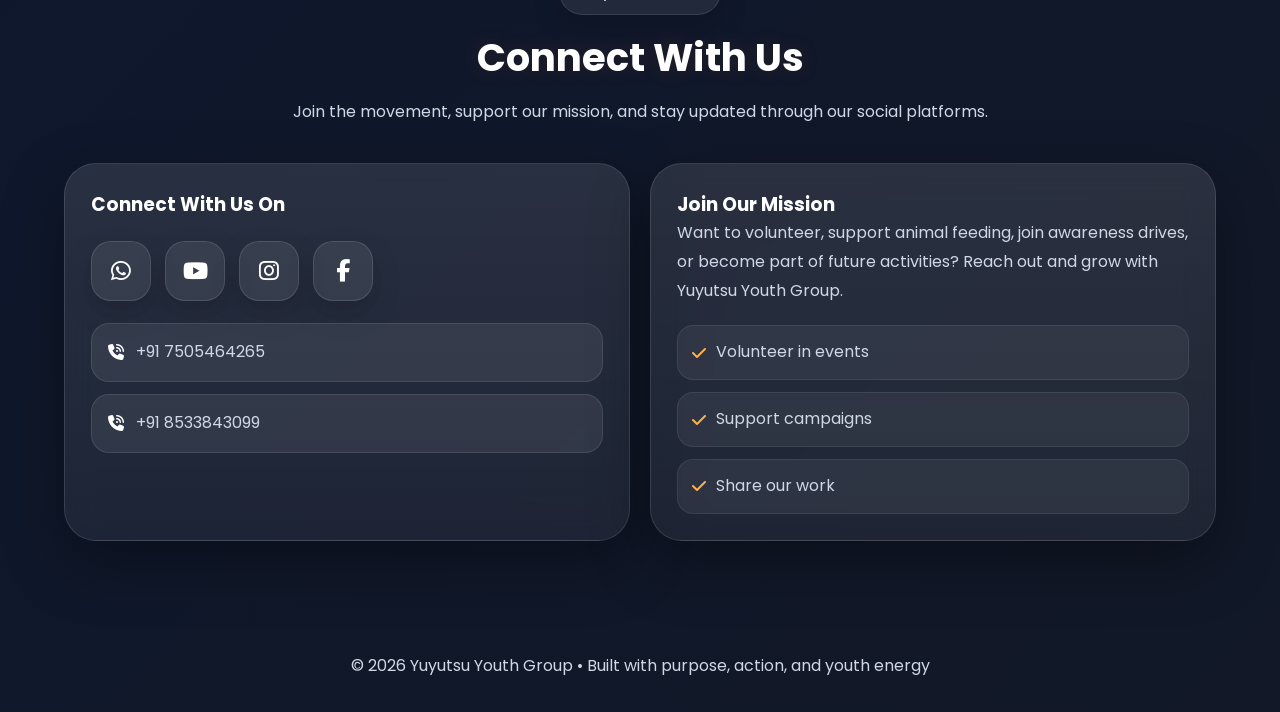
==== commit 54ebccd6: "Update UPI ID and Receiver information" ====
--- a/index.html
+++ b/index.html
@@ -242,8 +242,8 @@
             Your support helps us continue dog feeding, awareness campaigns, banners, activity materials, and future social efforts.
           </p>
           <div class="upi-box glow-box">
-            <p><strong>UPI ID:</strong> priyanshbhatt1428@oksbi</p>
-            <p><strong>Receiver:</strong> Priyansh Bhatt</p>
+            <p><strong>UPI ID:</strong> banshikarawat6@okaxis</p>
+            <p><strong>Receiver:</strong> Banshika Rawat</p>
   <p><strong></strong>(On behalf of Yuyutsu Youth Group)</p>
 
 
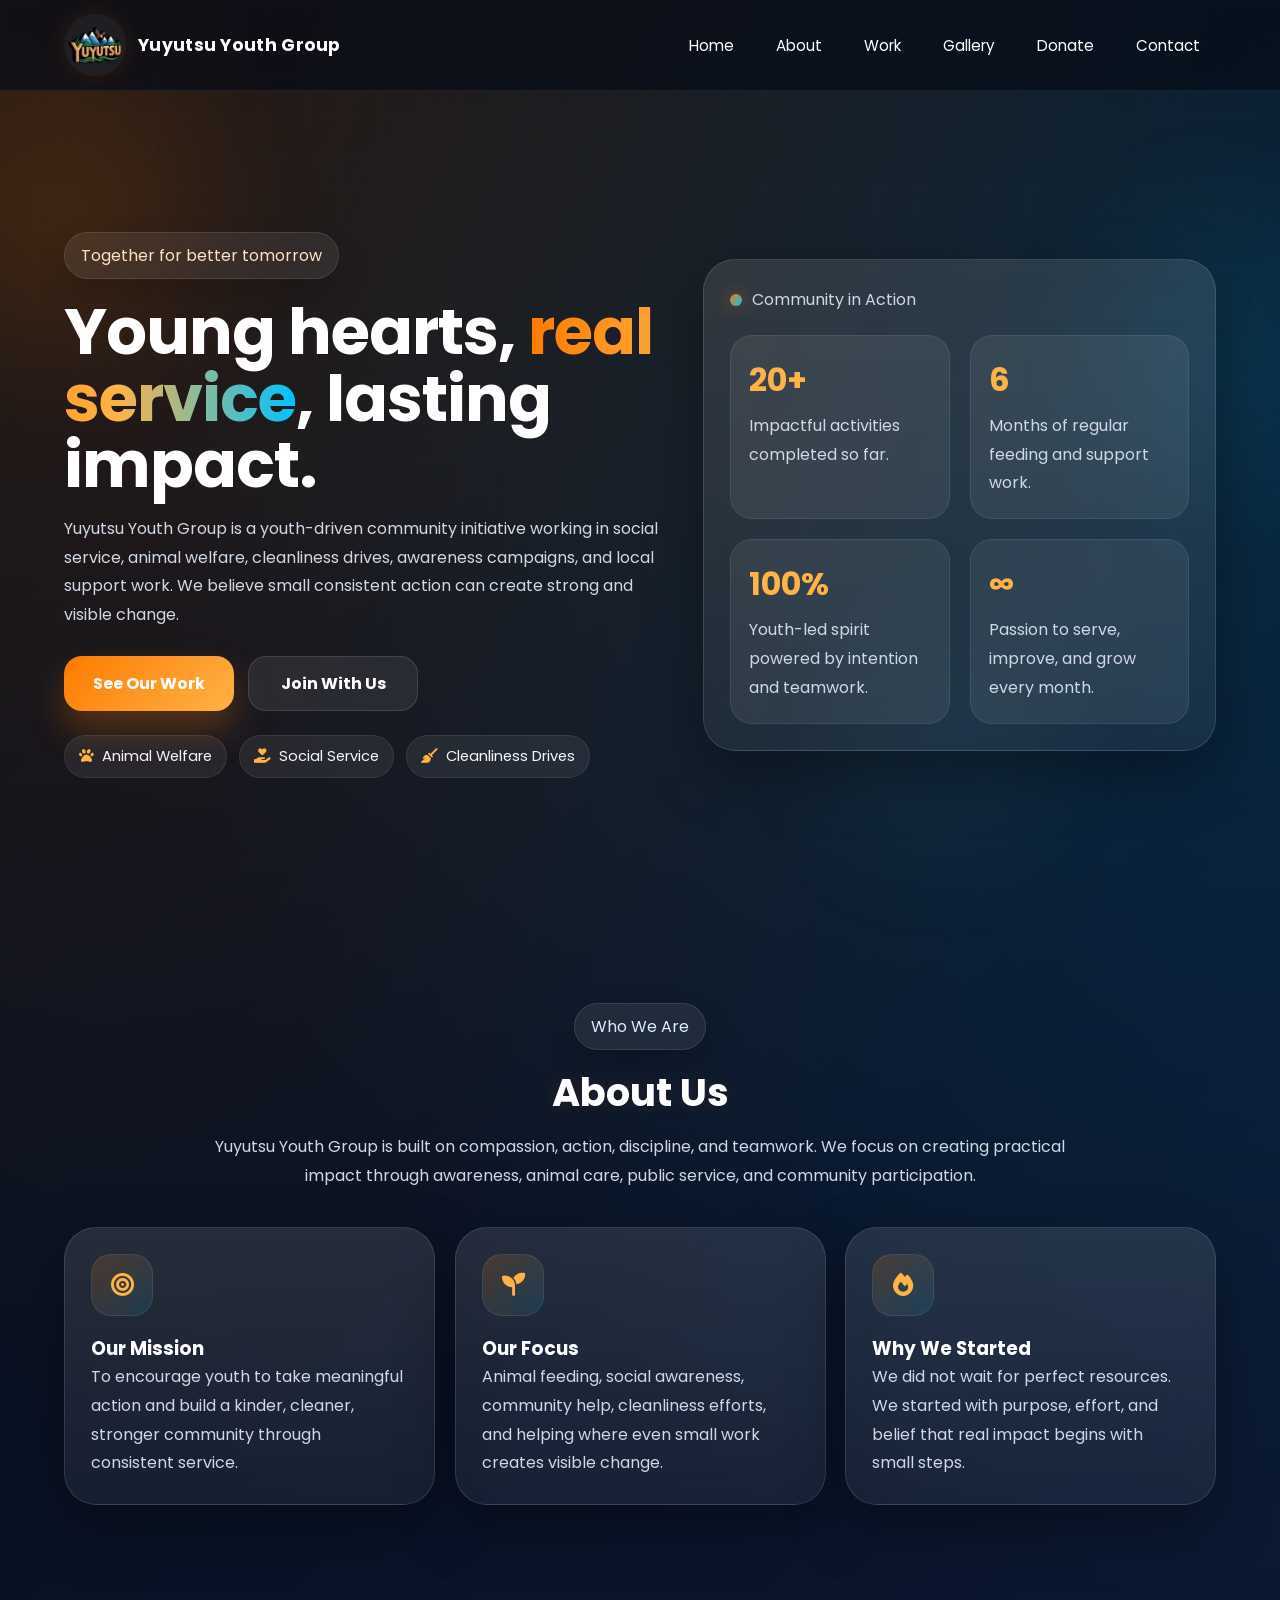
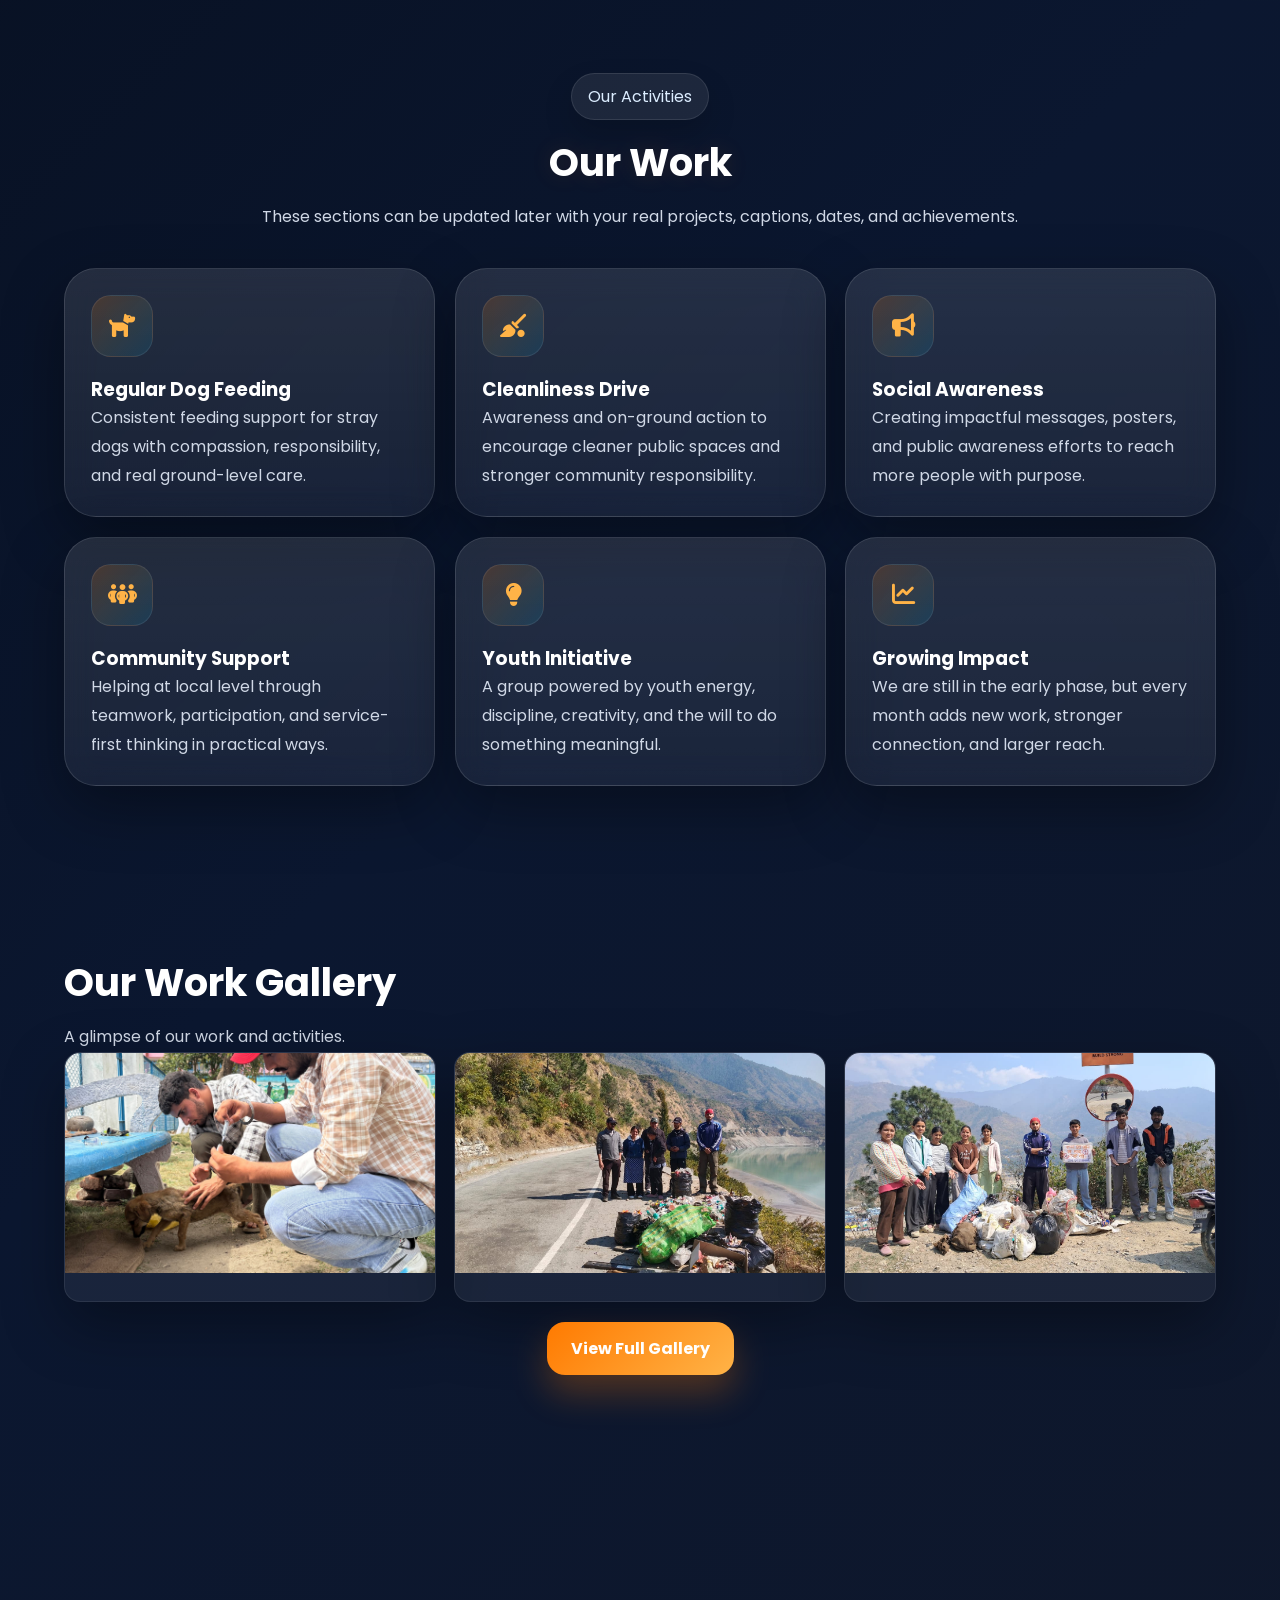
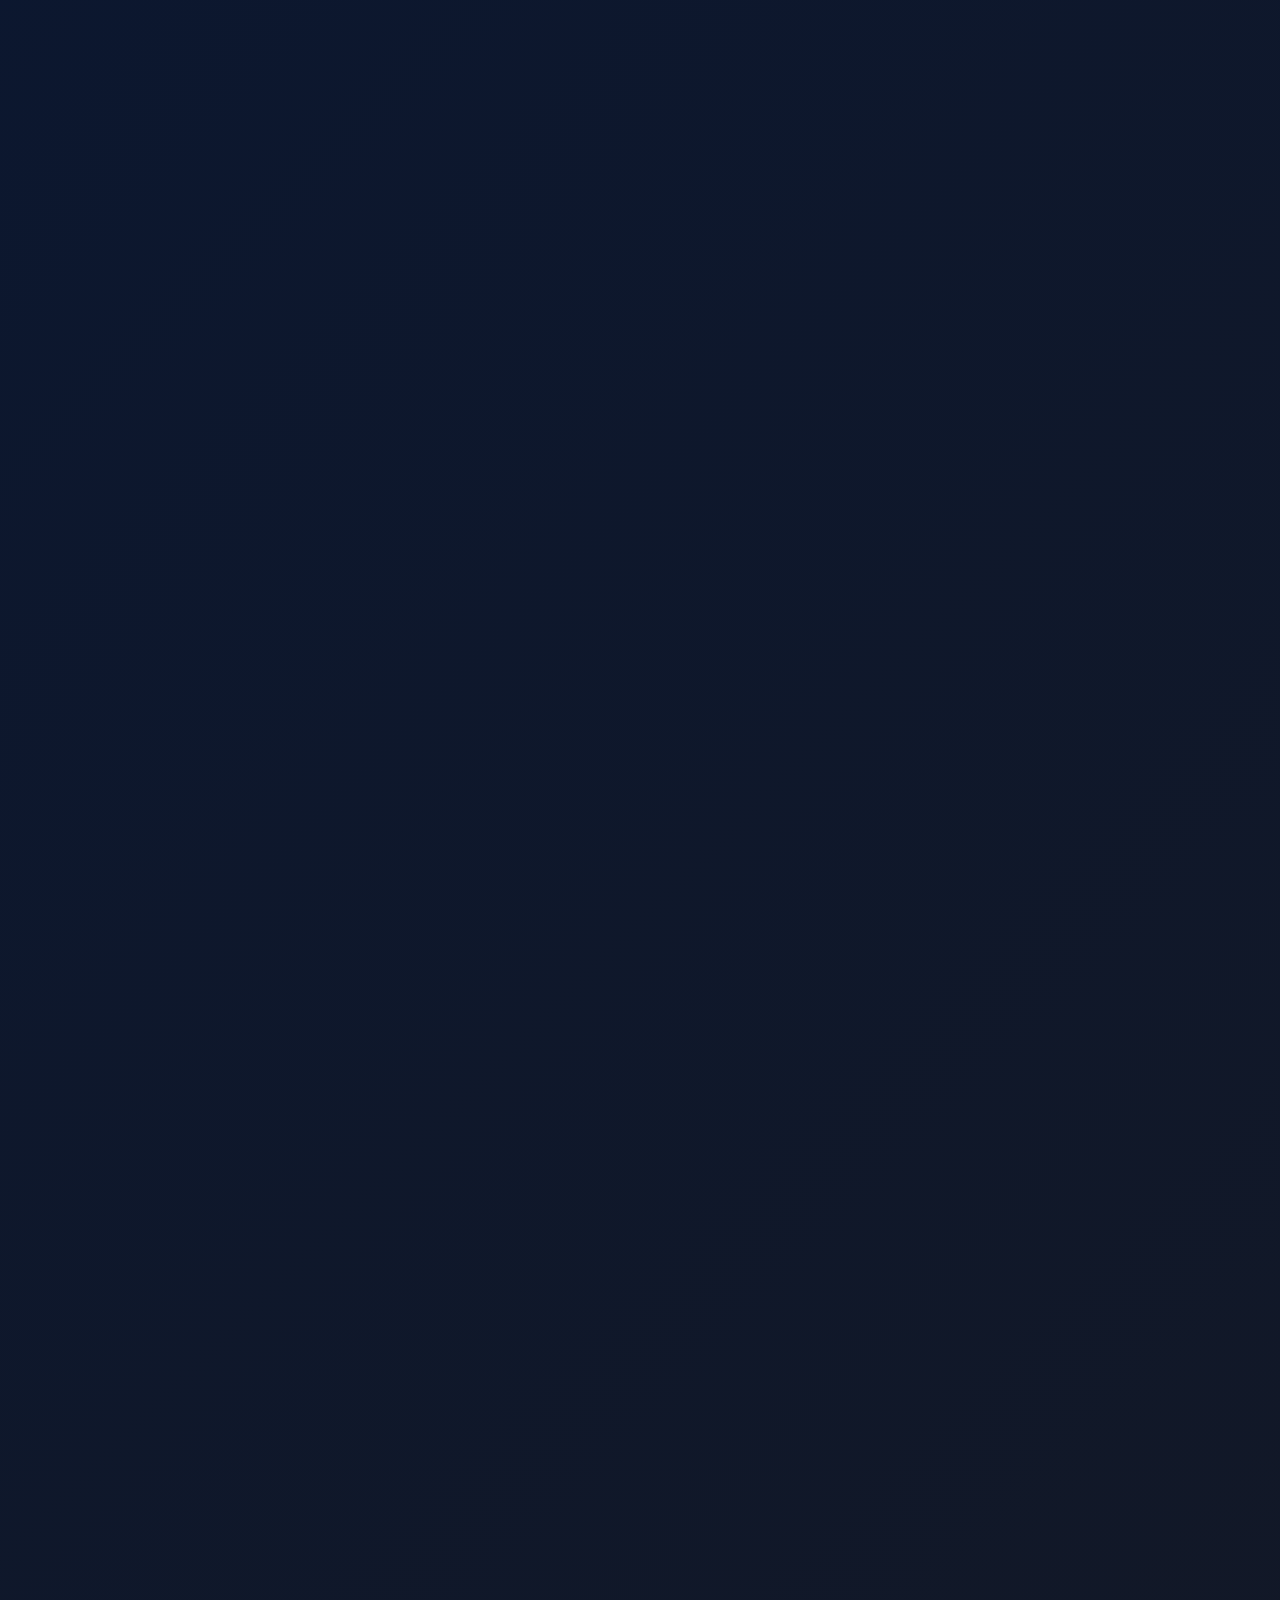
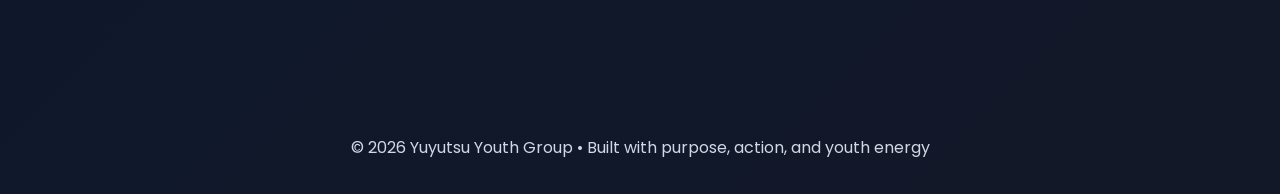
==== commit 1e1b03c6: "Remove Reports section from index.html Removed the Reports section and related content from the inde" ====
--- a/index.html
+++ b/index.html
@@ -35,7 +35,6 @@
         <li><a href="#about">About</a></li>
         <li><a href="#work">Work</a></li>
         <li><a href="gallery.html">Gallery</a></li>
-        <li><a href="report.html">Reports</a></li>
         <li><a href="#donate">Donate</a></li>
         <li><a href="#contact">Contact</a></li>
       </ul>
@@ -52,7 +51,6 @@
       <a href="#about">About</a>
       <a href="#work">Work</a>
       <a href="gallery.html">Gallery</a>
-      <a href="report.html">Reports</a>
       <a href="#donate">Donate</a>
       <a href="#contact">Contact</a>
     </div>
@@ -203,35 +201,6 @@
     <a href="gallery.html" class="btn btn-primary">View Full Gallery</a>
   </div>
 </section>
-
-   <section id="report-preview" class="section reveal">
-  <h2 class="section-title">Donation Reports</h2>
-  <p class="section-subtitle">
-    We believe in transparency. Our monthly donation and expense reports are available on a separate page.
-  </p>
-
-  <div class="card report-preview-card">
-    <h3>View Our Monthly Reports</h3>
-    <p>
-      Click below to see all donation reports and transparency updates in one place.
-    </p>
-    <a href="report.html" class="btn btn-primary">View All Reports</a>
-  </div>
-</section>
-
-
-
-
-  <p class="reports-note">
-    Every contribution matters to us. We try to keep all donation usage transparent and responsible.
-  </p>
-</section>
-
-<!-- Report Image Modal -->
-<div id="reportModal" class="report-modal">
-  <span class="report-close" onclick="closeReportModal()">&times;</span>
-  <img class="report-modal-img" id="reportModalImg" alt="Full Report">
-</div>
 
     <section id="donate" class="section reveal">
       <div class="card donation-card glass-card tilt-card">
@@ -253,7 +222,6 @@
         </div>
         <p class="donation-note">
   *All donations are used for social work like animal feeding, cleanliness drives, and awareness campaigns.<br>
-  *We maintain transparency and share monthly reports.<br>
   *For laptop users, please scan the QR code or use the UPI ID.
 </p>
 
@@ -277,9 +245,9 @@
           <h3>Connect With Us On</h3>
           <div class="social-icons app-style-icons">
             <a href="https://whatsapp.com/channel/0029VbCXh9UC1FuFNYXOGD03" aria-label="WhatsApp" class="magnetic"><i class="fa-brands fa-whatsapp" target="_blank" rel="noopener noreferrer"></i></a>
-            <a href="https://youtube.com/@teamyuyutsu?si=zIBkfnfHv4KDEtEe" aria-label="YouTube" class="magnetic"><i class="fa-brands fa-youtube"target="_blank" rel="noopener noreferrer"></i></a>
+            <a href="https://youtube.com/@yuyutsu_07?si=pvJUm0rmdJOFbey3" aria-label="YouTube" class="magnetic"><i class="fa-brands fa-youtube"target="_blank" rel="noopener noreferrer"></i></a>
             <a href="https://www.instagram.com/yuyutsu07?igsh=NWJndWhyOWI0emZ1" aria-label="Instagram" class="magnetic"><i class="fa-brands fa-instagram"target="_blank" rel="noopener noreferrer"></i></a>
-            <a href="https://www.facebook.com/share/1C72uiWsm4/" aria-label="Facebook" class="magnetic"><i class="fa-brands fa-facebook-f"target="_blank" rel="noopener noreferrer"></i></a>
+            <a href="mailto:yuyutsu020226@gmail.com" aria-label="Email" class="magnetic"><i class="fa-solid fa-envelope"></i></a>
           </div>
 
           <div class="contact-numbers">
